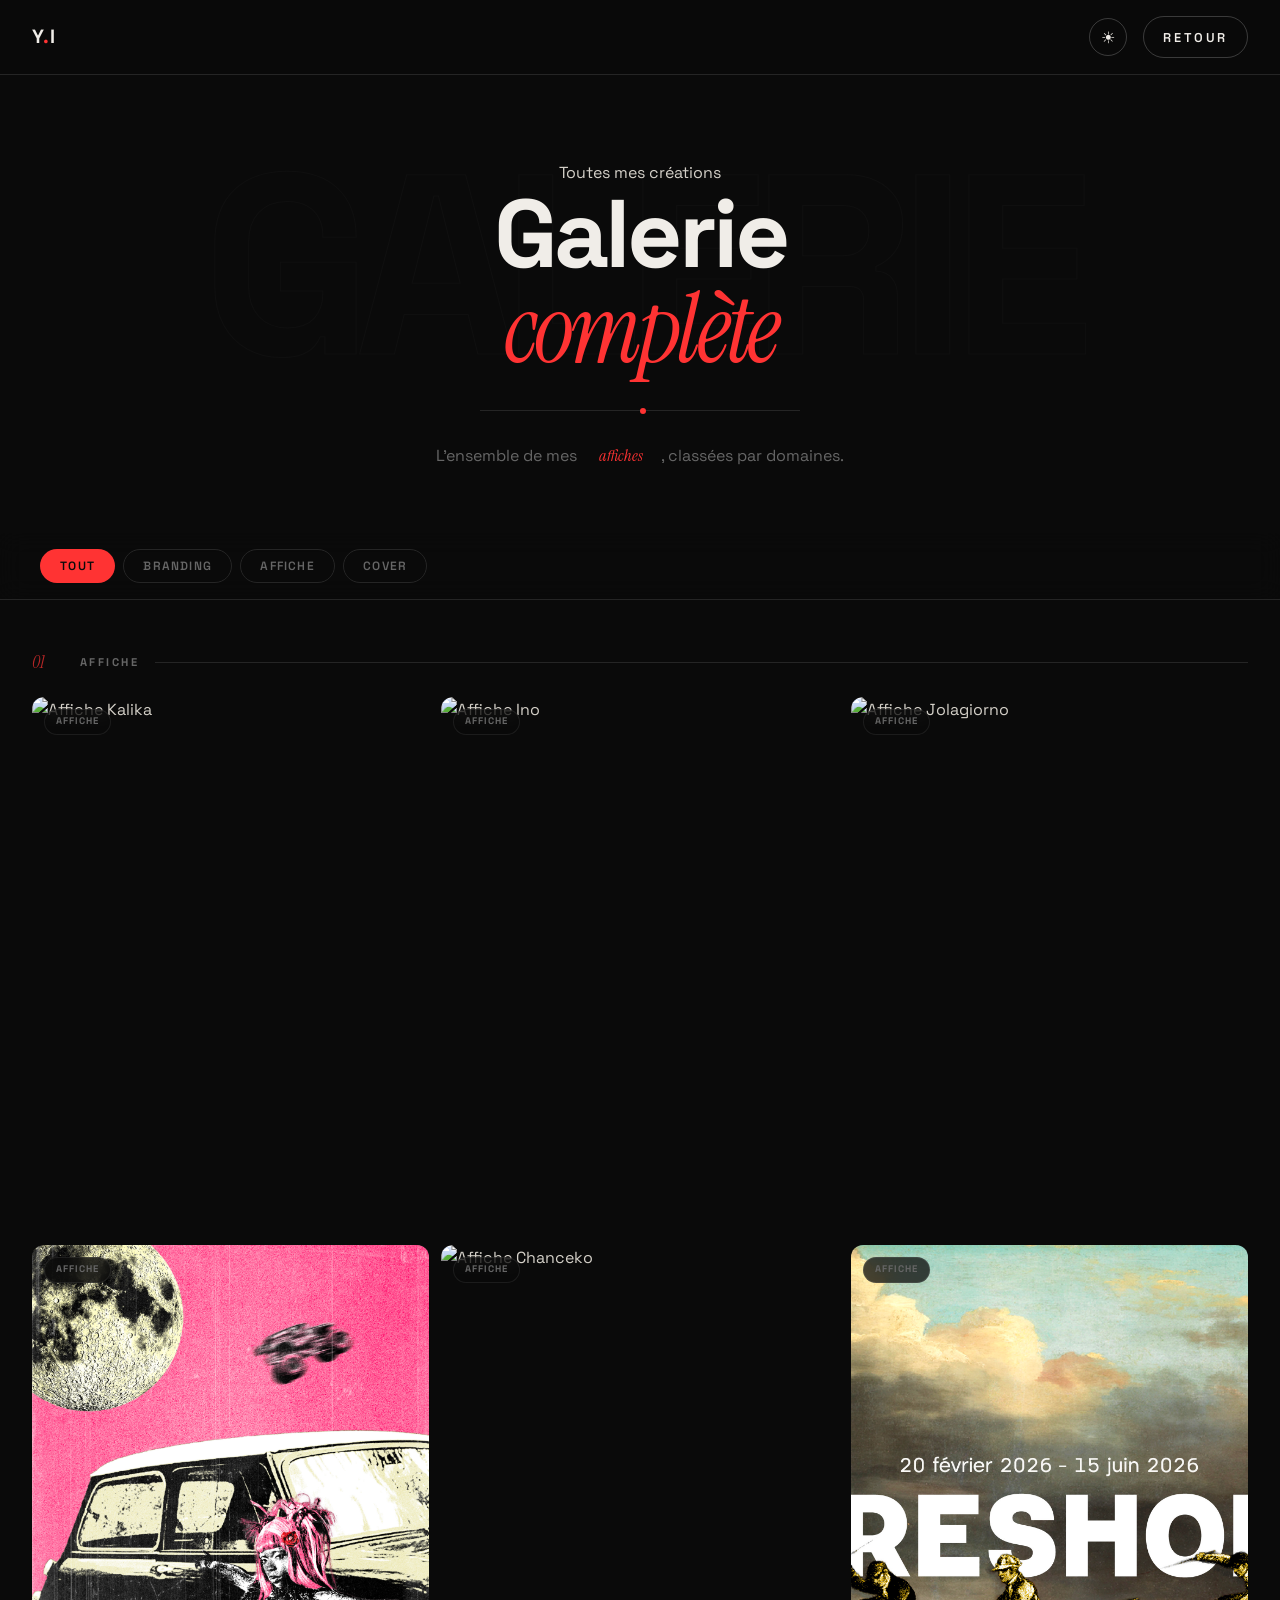
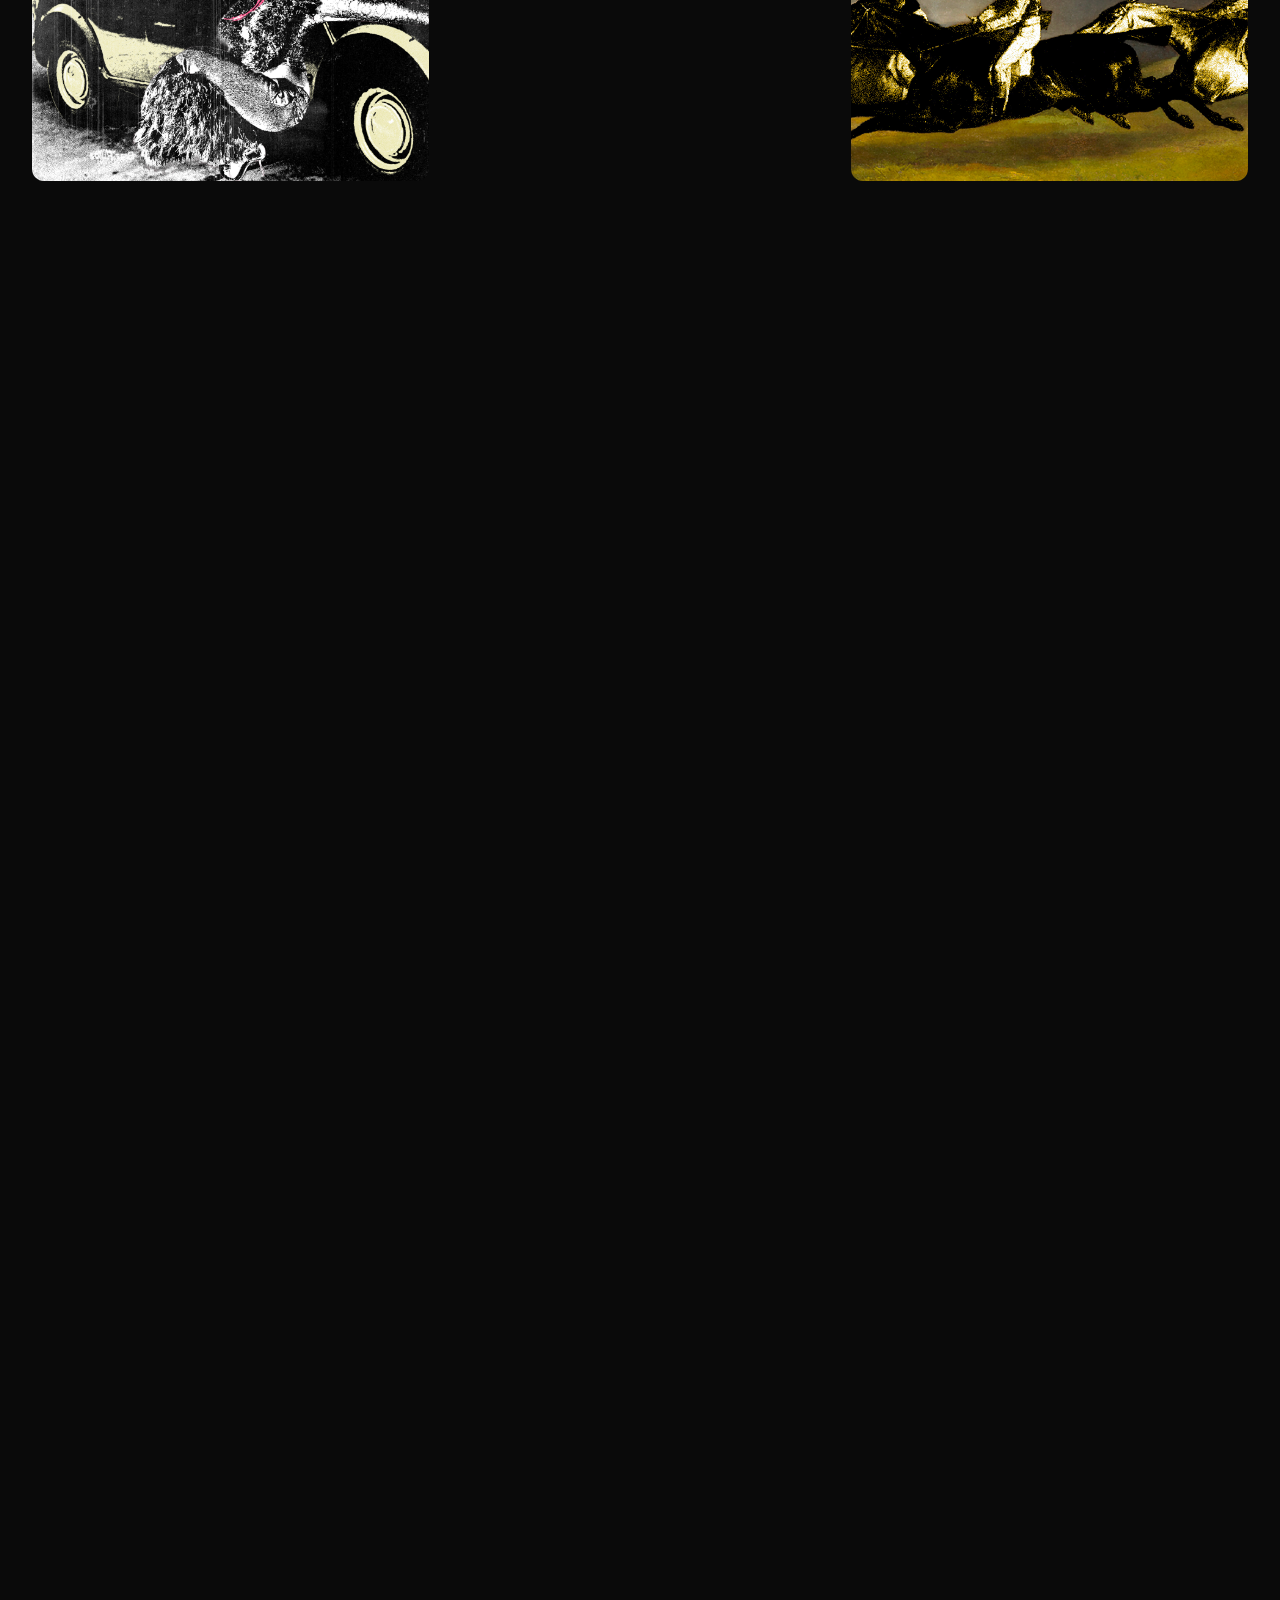
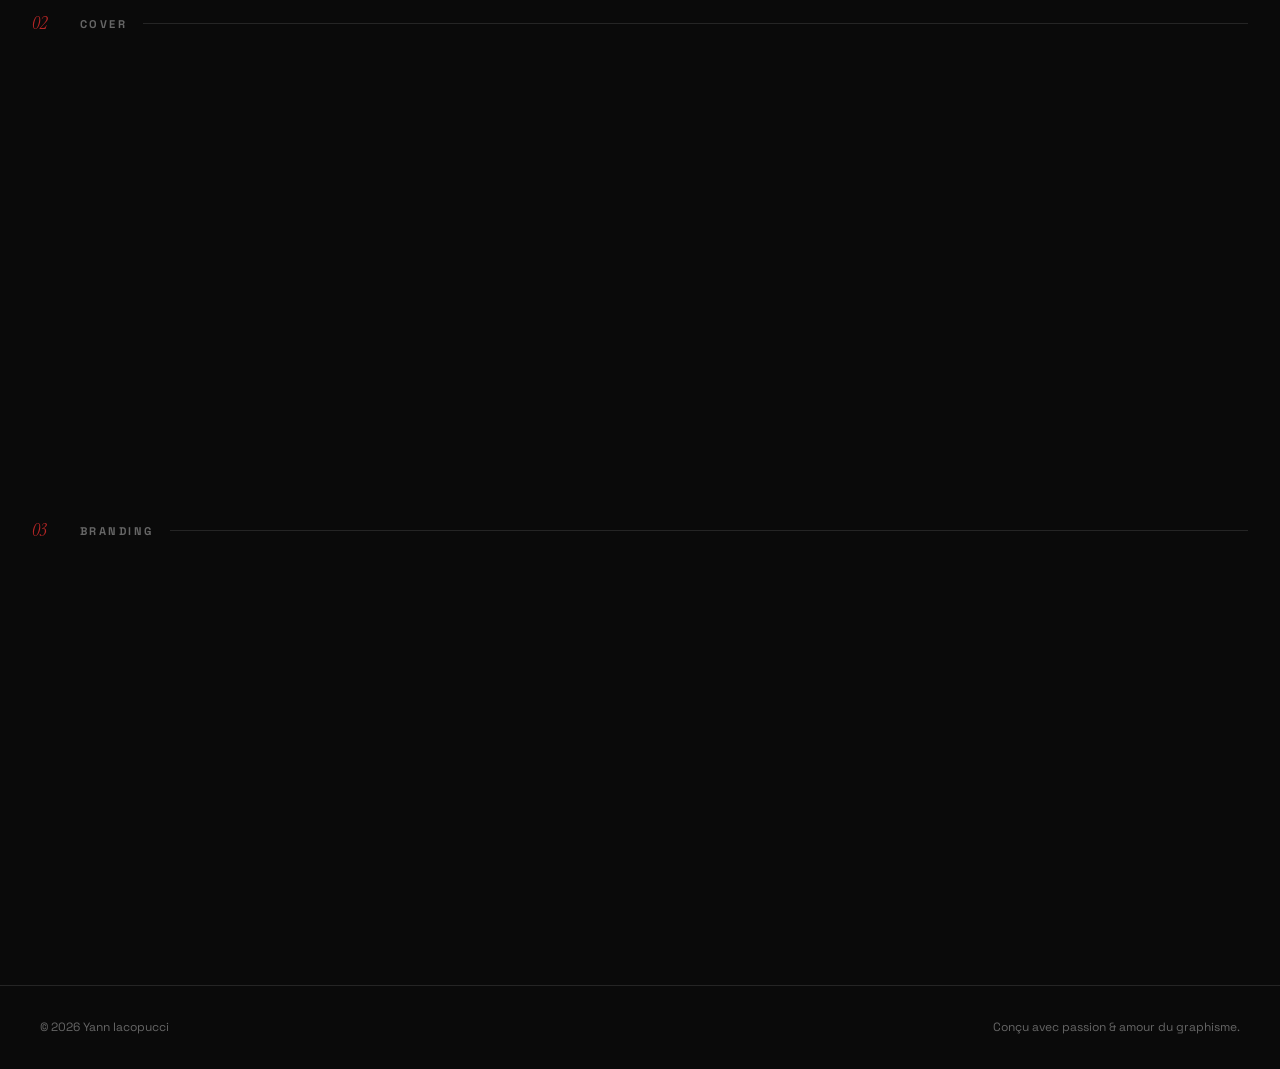
==== galerie.html @ e8102b02 "Actualisation du portfolio avec les derniers changements" ====
<!DOCTYPE html>
<html lang="fr">

<head>
  <meta charset="UTF-8">
  <meta name="viewport" content="width=device-width, initial-scale=1.0">
  <meta name="description" content="Travaux de Yann Iacopucci — Galerie de projets en graphisme, branding et affiche.">
  <title>Galerie de créations</title>

  <link rel="preconnect" href="https://fonts.googleapis.com">
  <link rel="preconnect" href="https://fonts.gstatic.com" crossorigin>
  <link
    href="https://fonts.googleapis.com/css2?family=Instrument+Serif:ital@0;1&family=Space+Grotesk:wght@400;500;600;700&family=Playfair+Display:ital,wght@1,700&family=Unbounded:wght@700&family=Syne:wght@700;800&family=Bebas+Neue&display=swap"
    rel="stylesheet">

  <link rel="stylesheet" href="style.css">
</head>

<body>

  <!-- ================================================================
       HEADER
       ================================================================ -->
  <header class="site-header site-header--page">
    <a href="index.html" class="header__logo">Y<span class="header__logo-accent">.</span>I</a>
    <div class="header__actions">
      <button class="theme-toggle" id="theme-toggle" aria-label="Changer le thème">
        <span class="theme-toggle__icon" id="theme-toggle-icon">☀</span>
      </button>
      <a href="index.html" class="menu-btn">
        <span class="menu-btn__text">Retour</span>
      </a>
    </div>
  </header>


  <!-- ================================================================
       PAGE HERO
       ================================================================ -->
  <section class="page-hero">
    <div class="page-hero__bg-text" aria-hidden="true">GALERIE</div>

    <div class="page-hero__content">
      <p class="hero__tag anim-reveal">Toutes mes créations</p>
      <h1 class="page-hero__title">
        <span class="page-hero__line anim-reveal">Galerie</span>
        <span class="page-hero__line page-hero__line--serif anim-reveal">complète</span>
      </h1>

      <!-- Ligne Animée -->
      <div class="page-hero__line-anim anim-reveal">
        <span class="page-hero__dot"></span>
      </div>

      <!-- Mot qui change -->
      <p class="page-hero__subtitle anim-reveal">
        L'ensemble de mes <span class="page-hero__rotate-wrap"><span class="page-hero__rotate-word"
            id="rotate-word">affiches</span></span>, classées par domaines.
      </p>
    </div>
  </section>


  <!-- ================================================================
       FILTRES
       ================================================================ -->
  <div class="gallery-filters">
    <div class="gallery-filters__inner" id="gallery-filters-inner">
      <div class="filter-pill" id="filter-pill"></div>
      <button class="filter-btn active" data-filter="all">Tout</button>
      <button class="filter-btn" data-filter="branding">Branding</button>
      <button class="filter-btn" data-filter="affiche">Affiche</button>
      <button class="filter-btn" data-filter="cover">Cover</button>
    </div>
  </div>


  <!-- ================================================================
       GALERIE
       ================================================================ -->
  <section class="gallery">
    <div class="gallery__grid" id="gallery-grid">


      <!-- ── AFFICHE ── -->
      <div class="gallery__section-label" data-section="affiche">
        <span class="gallery__section-num">01</span>
        <h2>Affiche</h2>
      </div>

      <!-- Nouvelles créations -->
      <article class="gallery__item gallery__item--half" data-category="affiche" data-title="Kalika"
        data-sub="Affiche pour l'artiste Kalika, inspirée du thème médieval/fantasy."
        data-img="assets/img/kalika.jpg"
        data-desc="[Texte à remplacer] Ce projet explore un univers très coloré et nocturne. Voici quelques étapes de sa création en dessous.">
        <div class="gallery__item-img">
          <img src="assets/img/kalika.jpg" alt="Affiche Kalika" loading="lazy">
          <span class="gallery__item-badge">Affiche</span>
          <div class="gallery__item-overlay">
            <span class="gallery__item-cat">Affiche</span>
            <h3 class="gallery__item-title">Kalika</h3>
            <p class="gallery__item-sub">Affiche pour l'artiste Kalika, inspirée du thème médieval/fantasy.</p>
            <div class="gallery__item-footer">
              <span class="gallery__item-year">2026</span>
              <span class="gallery__item-arrow">→</span>
            </div>
          </div>
        </div>
      </article>

      <article class="gallery__item gallery__item--half" data-category="affiche" data-title="Ino Casablanca"
        data-sub="Affiche pour l'artiste Ino Casablanca, inspirée du manga JoJo's Bizarre Adventure." data-img="assets/img/ino.jpg"
        data-desc="[Texte à remplacer] L'idée ici était de retranscrire la sensation de vitesse et l'adrénaline avec des tons très prononcés.">
        <div class="gallery__item-img">
          <img src="assets/img/ino.jpg" alt="Affiche Ino" loading="lazy">
          <span class="gallery__item-badge">Affiche</span>
          <div class="gallery__item-overlay">
            <span class="gallery__item-cat">Affiche</span>
            <h3 class="gallery__item-title">Ino Casablanca</h3>
            <p class="gallery__item-sub">Affiche pour l'artiste Ino Casablanca, inspirée du manga JoJo's Bizarre
              Adventure.</p>
            <div class="gallery__item-footer">
              <span class="gallery__item-year">2026</span>
              <span class="gallery__item-arrow">→</span>
            </div>
          </div>
        </div>
      </article>

      <article class="gallery__item gallery__item--half" data-category="affiche" data-title="Jolagreen23"
        data-sub="Affiche pour l'artiste Jolagreen23, inspirée du Japon." data-img="assets/img/jolagiorno.jpg"
        data-desc="[Texte à remplacer] Un samouraï revisité dans un style très moderne : costumes colorés et ambiance urbaine japonaise.">
        <div class="gallery__item-img">
          <img src="assets/img/jolagiorno.jpg" alt="Affiche Jolagiorno" loading="lazy">
          <span class="gallery__item-badge">Affiche</span>
          <div class="gallery__item-overlay">
            <span class="gallery__item-cat">Affiche</span>
            <h3 class="gallery__item-title">Jolagreen23</h3>
            <p class="gallery__item-sub">Affiche pour l'artiste Jolagreen23, inspirée du Japon.</p>
            <div class="gallery__item-footer">
              <span class="gallery__item-year">2026</span>
              <span class="gallery__item-arrow">→</span>
            </div>
          </div>
        </div>
      </article>

      <article class="gallery__item gallery__item--half" data-category="affiche" data-title="Theodora"
        data-sub="Fantaisie médiévale onirique"
        data-img="assets/img/theodorajojo.jpg"
        data-desc="[Texte à remplacer] Un univers fantasy avec des châteaux et un immense dragon féroce, dans des tons dramatiques.">
        <div class="gallery__item-img">
          <img src="assets/img/theodorajojo.jpg" alt="Affiche Theodora" loading="lazy">
          <span class="gallery__item-badge">Affiche</span>
          <div class="gallery__item-overlay">
            <span class="gallery__item-cat">Affiche</span>
            <h3 class="gallery__item-title">Theodora</h3>
            <p class="gallery__item-sub">Fantaisie médiévale onirique</p>
            <div class="gallery__item-footer">
              <span class="gallery__item-year">2026</span>
              <span class="gallery__item-arrow">→</span>
            </div>
          </div>
        </div>
      </article>

      <article class="gallery__item gallery__item--half" data-category="affiche" data-title="Chanceko"
        data-sub="Réinterprétation pop de l'univers western" data-img="assets/img/chancekoaffiche.jpg"
        data-desc="[Texte à remplacer] Une vision psychédélique et pop du western traditionnel nord-américain.">
        <div class="gallery__item-img">
          <img src="assets/img/chancekoaffiche.jpg" alt="Affiche Chanceko" loading="lazy">
          <span class="gallery__item-badge">Affiche</span>
          <div class="gallery__item-overlay">
            <span class="gallery__item-cat">Affiche</span>
            <h3 class="gallery__item-title">Chanceko</h3>
            <p class="gallery__item-sub">Réinterprétation pop de l'univers western</p>
            <div class="gallery__item-footer">
              <span class="gallery__item-year">2026</span>
              <span class="gallery__item-arrow">→</span>
            </div>
          </div>
        </div>
      </article>

      <article class="gallery__item gallery__item--half" data-category="affiche" data-title="Threshold I"
        data-sub="Premier volet d'une série explorant les frontières entre le réel et l'imaginaire."
        data-img="assets/img/threshold1.jpg" data-desc="[Texte à remplacer]">
        <div class="gallery__item-img">
          <img src="assets/img/threshold1.jpg" alt="Affiche Threshold I" loading="lazy">
          <span class="gallery__item-badge">Affiche</span>
          <div class="gallery__item-overlay">
            <span class="gallery__item-cat">Affiche</span>
            <h3 class="gallery__item-title">Threshold I</h3>
            <p class="gallery__item-sub">Frontières entre réel et imaginaire</p>
            <div class="gallery__item-footer">
              <span class="gallery__item-year">2026</span>
              <span class="gallery__item-arrow">→</span>
            </div>
          </div>
        </div>
      </article>

      <article class="gallery__item" data-category="affiche" data-title="Threshold II"
        data-sub="Deuxième volet de la série Threshold — plongée dans les limbes visuelles."
        data-img="assets/img/threshold2.jpg" data-desc="[Texte à remplacer]">
        <div class="gallery__item-img">
          <img src="assets/img/threshold2.jpg" alt="Affiche Threshold II" loading="lazy">
          <span class="gallery__item-badge">Affiche</span>
          <div class="gallery__item-overlay">
            <span class="gallery__item-cat">Affiche</span>
            <h3 class="gallery__item-title">Threshold II</h3>
            <p class="gallery__item-sub">Plongée dans les limbes visuelles</p>
            <div class="gallery__item-footer">
              <span class="gallery__item-year">2026</span>
              <span class="gallery__item-arrow">→</span>
            </div>
          </div>
        </div>
      </article>

      <article class="gallery__item" data-category="affiche" data-title="Threshold III"
        data-sub="Troisième et dernier volet de la série Threshold." data-img="assets/img/threshold3.jpg"
        data-desc="[Texte à remplacer]">
        <div class="gallery__item-img">
          <img src="assets/img/threshold3.jpg" alt="Affiche Threshold III" loading="lazy">
          <span class="gallery__item-badge">Affiche</span>
          <div class="gallery__item-overlay">
            <span class="gallery__item-cat">Affiche</span>
            <h3 class="gallery__item-title">Threshold III</h3>
            <p class="gallery__item-sub">Conclusion de la série Threshold</p>
            <div class="gallery__item-footer">
              <span class="gallery__item-year">2026</span>
              <span class="gallery__item-arrow">→</span>
            </div>
          </div>
        </div>
      </article>

      <article class="gallery__item" data-category="affiche" data-title="Theodora II"
        data-sub="Suite de l'univers fantasy de Theodora — nouvel épisode visuel." data-img="assets/img/Theodora2.jpg"
        data-desc="[Texte à remplacer]">
        <div class="gallery__item-img">
          <img src="assets/img/Theodora2.jpg" alt="Affiche Theodora II" loading="lazy">
          <span class="gallery__item-badge">Affiche</span>
          <div class="gallery__item-overlay">
            <span class="gallery__item-cat">Affiche</span>
            <h3 class="gallery__item-title">Theodora II</h3>
            <p class="gallery__item-sub">Suite de l'univers fantasy onirique</p>
            <div class="gallery__item-footer">
              <span class="gallery__item-year">2026</span>
              <span class="gallery__item-arrow">→</span>
            </div>
          </div>
        </div>
      </article>

      <article class="gallery__item" data-category="affiche" data-title="La Fev"
        data-sub="Affiche vibrante et expressive." data-img="assets/img/lafev.jpg" data-desc="[Texte à remplacer]">
        <div class="gallery__item-img">
          <img src="assets/img/lafev.jpg" alt="Affiche La Fev" loading="lazy">
          <span class="gallery__item-badge">Affiche</span>
          <div class="gallery__item-overlay">
            <span class="gallery__item-cat">Affiche</span>
            <h3 class="gallery__item-title">La Fev</h3>
            <p class="gallery__item-sub">Visuel vibrant et expressif</p>
            <div class="gallery__item-footer">
              <span class="gallery__item-year">2026</span>
              <span class="gallery__item-arrow">→</span>
            </div>
          </div>
        </div>
      </article>

      <article class="gallery__item gallery__item--half" data-category="affiche" data-title="Keep It Cool"
        data-sub="Composition graphique aux couleurs fraîches et intenses." data-img="assets/img/Keepitcool.jpg"
        data-desc="[Texte à remplacer]">
        <div class="gallery__item-img">
          <img src="assets/img/Keepitcool.jpg" alt="Affiche Keep It Cool" loading="lazy">
          <span class="gallery__item-badge">Affiche</span>
          <div class="gallery__item-overlay">
            <span class="gallery__item-cat">Affiche</span>
            <h3 class="gallery__item-title">Keep It Cool</h3>
            <p class="gallery__item-sub">Fraîcheur et intensité chromatique</p>
            <div class="gallery__item-footer">
              <span class="gallery__item-year">2026</span>
              <span class="gallery__item-arrow">→</span>
            </div>
          </div>
        </div>
      </article>

      <article class="gallery__item gallery__item--half" data-category="affiche" data-title="Jolavert"
        data-sub="Variation verte de l'univers Jolagiorno." data-img="assets/img/Jolavert.jpg"
        data-desc="[Texte à remplacer]">
        <div class="gallery__item-img">
          <img src="assets/img/Jolavert.jpg" alt="Affiche Jolavert" loading="lazy">
          <span class="gallery__item-badge">Affiche</span>
          <div class="gallery__item-overlay">
            <span class="gallery__item-cat">Affiche</span>
            <h3 class="gallery__item-title">Jolavert</h3>
            <p class="gallery__item-sub">Variation verte de l'univers Jola</p>
            <div class="gallery__item-footer">
              <span class="gallery__item-year">2026</span>
              <span class="gallery__item-arrow">→</span>
            </div>
          </div>
        </div>
      </article>

      <article class="gallery__item gallery__item--half" data-category="affiche" data-title="Wildlife"
        data-sub="Exploration visuelle du monde animal et sauvage." data-img="assets/img/Wildlife.jpg"
        data-desc="[Texte à remplacer]">
        <div class="gallery__item-img">
          <img src="assets/img/Wildlife.jpg" alt="Affiche Wildlife" loading="lazy">
          <span class="gallery__item-badge">Affiche</span>
          <div class="gallery__item-overlay">
            <span class="gallery__item-cat">Affiche</span>
            <h3 class="gallery__item-title">Wildlife</h3>
            <p class="gallery__item-sub">Monde animal et sauvage</p>
            <div class="gallery__item-footer">
              <span class="gallery__item-year">2026</span>
              <span class="gallery__item-arrow">→</span>
            </div>
          </div>
        </div>
      </article>

      <article class="gallery__item" data-category="affiche" data-title="Swipe n' Wipe"
        data-sub="Affiche humoristique inspirée de Shrek et des applis de rencontre." data-img="assets/img/shrek.jpg"
        data-desc="[Texte à remplacer]">
        <div class="gallery__item-img">
          <img src="assets/img/shrek.jpg" alt="Affiche Shrek" loading="lazy">
          <span class="gallery__item-badge">Affiche</span>
          <div class="gallery__item-overlay">
            <span class="gallery__item-cat">Affiche</span>
            <h3 class="gallery__item-title">Swipe n' Wipe</h3>
            <p class="gallery__item-sub">Affiche humoristique inspirée de Shrek et des applis de rencontre.</p>
            <div class="gallery__item-footer">
              <span class="gallery__item-year">2026</span>
              <span class="gallery__item-arrow">→</span>
            </div>
          </div>
        </div>
      </article>

      <article class="gallery__item" data-category="affiche" data-title="NR" data-sub="Création d'une cover de magasine fictif, appelé 'NR' (Nouveaux Regards)."
        data-img="assets/img/nr.jpg" data-desc="[Texte à remplacer]">
        <div class="gallery__item-img">
          <img src="assets/img/nr.jpg" alt="Affiche NR" loading="lazy">
          <span class="gallery__item-badge">Affiche</span>
          <div class="gallery__item-overlay">
            <span class="gallery__item-cat">Affiche</span>
            <h3 class="gallery__item-title">NR</h3>
            <p class="gallery__item-sub">Création d'une cover de magasine fictif, appelé "NR" (Nouveaux Regards).</p>
            <div class="gallery__item-footer">
              <span class="gallery__item-year">2026</span>
              <span class="gallery__item-arrow">→</span>
            </div>
          </div>
        </div>
      </article>

      <article class="gallery__item" data-category="affiche" data-title="Kawa"
        data-sub="Affiche de l'artiste 'Kawa!' inspiré d'une ambiance sombre et intense, avec des nuances d'orange." data-img="assets/img/kawa1.jpg"
        data-desc="[Texte à remplacer]">
        <div class="gallery__item-img">
          <img src="assets/img/kawa1.jpg" alt="Affiche Kawa" loading="lazy">
          <span class="gallery__item-badge">Affiche</span>
          <div class="gallery__item-overlay">
            <span class="gallery__item-cat">Affiche</span>
            <h3 class="gallery__item-title">Kawa</h3>
            <p class="gallery__item-sub">Affiche de l'artiste "Kawa!" inspiré d'une ambiance sombre et intense, avec des
              nuances d'orange. </p>
            <div class="gallery__item-footer">
              <span class="gallery__item-year">2026</span>
              <span class="gallery__item-arrow">→</span>
            </div>
          </div>
        </div>
      </article>

      <article class="gallery__item" data-category="affiche" data-title="Marty's Wings"
        data-sub="Affiche inspirée de Marty supreme, qui represente des anges qui doivent gagner leurs ailes, grâce à une victoire d'une partie de ping pong." data-img="assets/img/marty4.jpg"
        data-desc="[Texte à remplacer]">
        <div class="gallery__item-img">
          <img src="assets/img/marty4.jpg" alt="Affiche Marty" loading="lazy">
          <span class="gallery__item-badge">Affiche</span>
          <div class="gallery__item-overlay">
            <span class="gallery__item-cat">Affiche</span>
            <h3 class="gallery__item-title">Marty's Wings</h3>
            <p class="gallery__item-sub">Affiche inspirée de Marty supreme, qui represente des anges qui doivent gagner
              leurs ailes, grâce à une victoire d'une parti e de ping pong.</p>
            <div class="gallery__item-footer">
              <span class="gallery__item-year">2026</span>
              <span class="gallery__item-arrow">→</span>
            </div>
          </div>
        </div>
      </article>


      <!-- ── COVER ── -->
      <div class="gallery__section-label" data-section="cover">
        <span class="gallery__section-num">02</span>
        <h2>Cover</h2>
      </div>

      <article class="gallery__item" data-category="cover" data-title="Bitume Fleuri"
        data-sub="Adaptation de l'album 'Bitume Caviar' de ISHA et Limsa d'Aulnay à ma façon, avec pleins de fleurs, inspiré de Tyler The Creator."
        data-img="assets/img/bitume caviar.jpg" data-desc="[Texte à remplacer]">
        <div class="gallery__item-img gallery__item-img--square">
          <img src="assets/img/bitume caviar.jpg" alt="Cover Bitume Caviar" loading="lazy">
          <span class="gallery__item-badge">Cover</span>
          <div class="gallery__item-overlay">
            <span class="gallery__item-cat">Cover</span>
            <h3 class="gallery__item-title">Bitume Fleuri</h3>
            <p class="gallery__item-sub">Adaptation de l'album "Bitume Caviar" de ISHA et Limsa d'Aulnay à ma façon,
              avec pleins de fleurs, inspiré de Tyler The Creator.</p>
            <div class="gallery__item-footer">
              <span class="gallery__item-year">2026</span>
              <span class="gallery__item-arrow">→</span>
            </div>
          </div>
        </div>
      </article>

      <article class="gallery__item" data-category="cover" data-title="Shawtie & Demi"
        data-sub="Projet Pro. Tracklist de l'album 'Shawtie & Demi' de l'artiste Kenzi." data-img="assets/img/kenzi1.jpg"
        data-desc="[Texte à remplacer]">
        <div class="gallery__item-img gallery__item-img--square">
          <img src="assets/img/kenzi1.jpg" alt="Cover Kenzi" loading="lazy">
          <span class="gallery__item-badge">Cover</span>
          <div class="gallery__item-overlay">
            <span class="gallery__item-cat">Cover</span>
            <h3 class="gallery__item-title">Shawtie & Demi</h3>
            <p class="gallery__item-sub">Projet Pro. Tracklist de l'album "Shawtie & Demi" de l'artiste Kenzi.</p>
            <div class="gallery__item-footer">
              <span class="gallery__item-year">2026</span>
              <span class="gallery__item-arrow">→</span>
            </div>
          </div>
        </div>
      </article>


      <!-- ── BRANDING ── -->
      <div class="gallery__section-label" data-section="branding">
        <span class="gallery__section-num">03</span>
        <h2>Branding</h2>
      </div>

      <article class="gallery__item gallery__item--half" data-category="branding" data-title="Mojo"
        data-sub="Charte graphique complète pour le projet Mojo." data-img="assets/img/mojoscreen.png"
        data-desc="[Texte à remplacer] Identité visuelle, logotype, palette chromatique et déclinaisons pour le projet Mojo."
        data-gallery='["assets/img/mojo1.png","assets/img/mojo2.png","assets/img/mojo3.png","assets/img/mojo4.png"]'>
        <div class="gallery__item-img gallery__item-img--landscape">
          <img src="assets/img/mojoscreen.png" alt="Mojo — Charte graphique" loading="lazy">
          <span class="gallery__item-badge">Branding</span>
          <div class="gallery__item-overlay">
            <span class="gallery__item-cat">Branding</span>
            <h3 class="gallery__item-title">Mojo</h3>
            <p class="gallery__item-sub">Charte graphique complète</p>
            <div class="gallery__item-footer">
              <span class="gallery__item-year">2026</span>
              <span class="gallery__item-arrow">→</span>
            </div>
          </div>
        </div>
      </article>

    </div><!-- /.gallery__grid -->

    <p class="gallery__count anim-reveal">
      <span id="count-number">20</span> projets affichés
    </p>
  </section>


  <!-- ================================================================
       LIGHTBOX — Immersive fullscreen
       ================================================================ -->
  <div class="lightbox2" id="lightbox" role="dialog" aria-modal="true" aria-label="Aperçu du projet">
    <div class="lightbox2__backdrop" id="lb-backdrop"></div>

    <!-- Close -->
    <button class="lightbox2__close" id="lb-close" aria-label="Fermer">
      <svg width="20" height="20" viewBox="0 0 20 20" fill="none">
        <path d="M2 2l16 16M18 2L2 18" stroke="currentColor" stroke-width="1.5" />
      </svg>
    </button>

    <!-- Counter -->
    <span class="lightbox2__counter" id="lb-counter">1 / 20</span>

    <!-- Main stage -->
    <div class="lightbox2__stage" id="lb-stage">
      <img src="" alt="" id="lb-img" class="lightbox2__img">
    </div>

    <!-- Info bar -->
    <div class="lightbox2__infobar" id="lb-infobar">
      <div class="lightbox2__info-text">
        <span class="lightbox2__cat" id="lb-cat"></span>
        <h2 class="lightbox2__title" id="lb-title"></h2>
        <p class="lightbox2__sub" id="lb-sub"></p>
      </div>
      <p class="lightbox2__desc" id="lb-desc"></p>

      <!-- Gallery for branding -->
      <div class="lightbox2__gallery" id="lb-gallery" style="display:none;">
        <h3 class="lightbox2__gallery-title">Visuels du projet</h3>
        <div class="lightbox2__gallery-grid" id="lb-gallery-grid"></div>
      </div>
    </div>

    <!-- Navigation arrows -->
    <button class="lightbox2__arrow lightbox2__arrow--prev" id="lb-prev" aria-label="Précédent">
      <svg width="24" height="24" viewBox="0 0 24 24" fill="none">
        <path d="M15 4l-8 8 8 8" stroke="currentColor" stroke-width="1.5" stroke-linecap="round"
          stroke-linejoin="round" />
      </svg>
    </button>
    <button class="lightbox2__arrow lightbox2__arrow--next" id="lb-next" aria-label="Suivant">
      <svg width="24" height="24" viewBox="0 0 24 24" fill="none">
        <path d="M9 4l8 8-8 8" stroke="currentColor" stroke-width="1.5" stroke-linecap="round"
          stroke-linejoin="round" />
      </svg>
    </button>

    <!-- Thumbnail strip -->
    <div class="lightbox2__thumbstrip" id="lb-thumbstrip"></div>
  </div>

  <!-- Zoom plein écran pour les images de galerie branding -->
  <div class="fullzoom" id="fullzoom">
    <button class="fullzoom__nav fullzoom__nav--prev" id="fullzoom-prev" aria-label="Précédent">←</button>
    <img src="" alt="" id="fullzoom-img">
    <button class="fullzoom__nav fullzoom__nav--next" id="fullzoom-next" aria-label="Suivant">→</button>
    <button class="fullzoom__close" id="fullzoom-close" aria-label="Fermer">✕</button>
  </div>


  <!-- ================================================================
       FOOTER
       ================================================================ -->
  <footer class="site-footer">
    <div class="footer__inner">
      <p>© 2026 Yann Iacopucci</p>
      <p>Conçu avec passion &amp; amour du graphisme.</p>
    </div>
  </footer>


  <!-- ================================================================
       SCRIPT
       ================================================================ -->
  <script src="script.js"></script>

</body>

</html>
---- style.css ----
/* ================================================================
   PORTFOLIO V2 — STYLE.CSS
   Concept : « Journal Visuel / Studio Créatif »
   Layouts asymétriques, scroll horizontal, menu overlay,
   curseur custom, typographie mixte serif/sans
   ================================================================ */

/* ================================================================
   0. VARIABLES & RESET
   ================================================================ */
:root {
  /* Couleurs */
  --c-bg: #0a0a0a;
  --c-bg-alt: #111111;
  --c-surface: #1a1a1a;
  --c-border: #252525;
  --c-text: #d4d0c8;
  --c-text-dim: #666;
  --c-white: #f0ede8;
  --c-accent: #FF3333;
  /* rouge pur éditorial */
  --c-accent-rgb: 255, 51, 51;

  /* Typo */
  --f-sans: 'Space Grotesk', system-ui, sans-serif;
  --f-serif: 'Instrument Serif', 'Georgia', serif;

  /* Espacements */
  --sp-xs: .5rem;
  --sp-sm: 1rem;
  --sp-md: 2rem;
  --sp-lg: 4rem;
  --sp-xl: 7rem;

  /* Animations */
  --ease: cubic-bezier(.16, 1, .3, 1);
  --ease-out: cubic-bezier(0, 0, .2, 1);
}

/* ===== LIGHT THEME ===== */
body.light {
  --c-bg: #f5f3ef;
  --c-bg-alt: #eae7e1;
  --c-surface: #ffffff;
  --c-border: #d6d2cb;
  --c-text: #3a3a3a;
  --c-text-dim: #888;
  --c-white: #1a1a1a;
  --c-accent: #002FA7;
  /* bleu klein pour le mode jour */
  --c-accent-rgb: 0, 47, 167;
}

*,
*::before,
*::after {
  margin: 0;
  padding: 0;
  box-sizing: border-box;
}

html {
  scroll-behavior: smooth;
  -webkit-font-smoothing: antialiased;
}

body {
  font-family: var(--f-sans);
  font-size: 1rem;
  line-height: 1.65;
  background: var(--c-bg);
  color: var(--c-text);
  overflow-x: hidden;
}

img {
  display: block;
  max-width: 100%;
  height: auto;
}

a {
  color: inherit;
  text-decoration: none;
}

ul {
  list-style: none;
}

button {
  font-family: inherit;
  border: none;
  background: none;
}





/* ================================================================
   2. LIGHTBOX
   ================================================================ */
.lightbox {
  position: fixed;
  inset: 0;
  z-index: 9999;
  background: rgba(4, 4, 4, .97);
  display: flex;
  align-items: center;
  justify-content: center;
  opacity: 0;
  visibility: hidden;
  transition: opacity .4s var(--ease), visibility .4s;
  backdrop-filter: blur(12px);
  padding: var(--sp-md);
}

.lightbox.is-open {
  opacity: 1;
  visibility: visible;
}

.lightbox__inner {
  position: relative;
  max-width: 1000px;
  width: 100%;
  max-height: 90vh;
  display: flex;
  flex-direction: column;
  gap: 1.4rem;
}

.lightbox__img-wrap {
  overflow: hidden;
  border-radius: 12px;
  flex: 1;
  min-height: 0;
}

.lightbox__img-wrap img {
  width: 100%;
  max-height: 65vh;
  object-fit: contain;
  border-radius: 12px;
  transform: scale(.94);
  transition: transform .5s var(--ease);
}

.lightbox.is-open .lightbox__img-wrap img {
  transform: scale(1);
}

.lightbox__meta {
  display: flex;
  align-items: flex-end;
  justify-content: space-between;
  gap: 1.5rem;
  flex-shrink: 0;
}

.lightbox__cat {
  font-size: .65rem;
  font-weight: 700;
  text-transform: uppercase;
  letter-spacing: .18em;
  color: var(--c-accent);
  margin-bottom: .3rem;
  display: flex;
  align-items: center;
  gap: .5rem;
}

.lightbox__cat::before {
  content: '';
  width: 14px;
  height: 1px;
  background: var(--c-accent);
}

.lightbox__title {
  font-family: var(--f-sans);
  font-size: clamp(1.4rem, 3vw, 2rem);
  font-weight: 700;
  color: #fff;
  letter-spacing: -.03em;
  line-height: 1;
}

.lightbox__sub {
  font-size: .85rem;
  color: rgba(255, 255, 255, .4);
  margin-top: .4rem;
  line-height: 1.5;
  max-width: 500px;
}

.lightbox__actions {
  display: flex;
  align-items: center;
  gap: .6rem;
  flex-shrink: 0;
}

.lightbox__nav-btn,
.lightbox__close {
  width: 46px;
  height: 46px;
  border-radius: 50%;
  border: 1px solid rgba(255, 255, 255, .5);
  background: rgba(255, 255, 255, .1);
  display: flex;
  align-items: center;
  justify-content: center;
  color: rgba(255, 255, 255, .9);
  font-size: 1.1rem;
  transition: all .25s var(--ease);
}

.lightbox__nav-btn:hover,
.lightbox__close:hover {
  border-color: var(--c-accent);
  color: var(--c-accent);
  background: rgba(var(--c-accent-rgb), .2);
  transform: scale(1.05);
}

.lightbox__scroll-content {
  overflow-y: auto;
  padding-right: 15px;
  display: grid;
  grid-template-columns: 1fr;
  gap: 2rem;
  max-height: 85vh;
  width: 100%;
}

@media (min-width: 900px) {
  .lightbox__scroll-content {
    grid-template-columns: 1.2fr 1fr;
    align-items: flex-start;
  }

  .lightbox__img-wrap {
    position: sticky;
    top: 0;
  }

  .lightbox__scroll-content .lightbox__img-wrap img {
    max-height: 80vh;
  }
}

.lightbox__scroll-content::-webkit-scrollbar {
  width: 6px;
}

.lightbox__scroll-content::-webkit-scrollbar-thumb {
  background: rgba(255, 255, 255, .2);
  border-radius: 10px;
}

.lightbox__desc {
  font-size: .95rem;
  color: rgba(255, 255, 255, .7);
  line-height: 1.6;
  margin-top: 1rem;
}

.lightbox__evolution {
  display: grid;
  grid-template-columns: 1fr 1fr;
  gap: 1rem;
  margin-top: 1rem;
}

.lightbox__evolution img {
  width: 100%;
  border-radius: 8px;
  object-fit: contain;
  background: var(--c-surface);
}

/* Landscape format for gallery items */
.gallery__item-img--landscape img {
  aspect-ratio: 16 / 9 !important;
  object-fit: cover;
}

/* Square format for cover items */
.gallery__item-img--square img {
  aspect-ratio: 1 / 1;
  object-fit: cover;
}

/* Lightbox gallery grid (branding projects) */
.lightbox__gallery-title {
  font-family: var(--f-sans);
  font-size: .7rem;
  font-weight: 700;
  text-transform: uppercase;
  letter-spacing: .2em;
  color: var(--c-accent);
  margin-bottom: .8rem;
}

.lightbox__gallery-grid {
  display: grid;
  grid-template-columns: 1fr 1fr;
  gap: .8rem;
}

.lightbox__gallery-grid img {
  width: 100%;
  border-radius: 8px;
  cursor: pointer;
  transition: transform .3s var(--ease), box-shadow .3s;
  background: var(--c-surface);
}

.lightbox__gallery-grid img:hover {
  transform: scale(1.03);
  box-shadow: 0 8px 30px rgba(0, 0, 0, .4);
}

/* Fullscreen zoom overlay */
.fullzoom {
  position: fixed;
  inset: 0;
  z-index: 99999;
  background: rgba(0, 0, 0, .95);
  display: flex;
  align-items: center;
  justify-content: center;
  opacity: 0;
  visibility: hidden;
  transition: opacity .3s, visibility .3s;
  cursor: zoom-out;
}

.fullzoom.is-open {
  opacity: 1;
  visibility: visible;
}

.fullzoom img {
  max-width: 92vw;
  max-height: 92vh;
  object-fit: contain;
  border-radius: 8px;
}

.fullzoom__close {
  position: absolute;
  top: 20px;
  right: 20px;
  width: 46px;
  height: 46px;
  border-radius: 50%;
  border: 1px solid rgba(255, 255, 255, .3);
  background: rgba(255, 255, 255, .1);
  display: flex;
  align-items: center;
  justify-content: center;
  color: #fff;
  font-size: 1.1rem;
  cursor: pointer;
  transition: all .25s;
}

.fullzoom__close:hover {
  border-color: var(--c-accent);
  color: var(--c-accent);
}

.fullzoom__nav {
  position: absolute;
  top: 50%;
  transform: translateY(-50%);
  width: 50px;
  height: 50px;
  border-radius: 50%;
  border: 1px solid rgba(255, 255, 255, .3);
  background: rgba(255, 255, 255, .1);
  display: flex;
  align-items: center;
  justify-content: center;
  color: #fff;
  font-size: 1.2rem;
  cursor: pointer;
  transition: all .25s;
  z-index: 100000;
}

.fullzoom__nav:hover {
  border-color: var(--c-accent);
  color: var(--c-accent);
  background: rgba(var(--c-accent-rgb), .2);
}

.fullzoom__nav--prev {
  left: 20px;
}

.fullzoom__nav--next {
  right: 20px;
}

.lightbox__actions--fixed {
  position: absolute;
  top: 40%;
  left: 0;
  width: 100%;
  justify-content: space-between;
  transform: translateY(-50%);
  pointer-events: none;
  z-index: 20;
}

.lightbox__actions--fixed .lightbox__nav-btn {
  pointer-events: auto;
  margin: 0 -60px;
}

.lightbox__inner>.lightbox__close {
  position: absolute;
  top: -50px;
  right: 0;
  z-index: 10;
}

@media (max-width: 1100px) {
  .lightbox__actions--fixed .lightbox__nav-btn {
    margin: 0 -15px;
  }
}

@media (max-width: 600px) {

  /* Le modal prend tout l'écran, pas de padding extérieur */
  .lightbox {
    padding: 0;
  }

  .lightbox__inner {
    max-width: 100%;
    max-height: 100vh;
    max-height: 100dvh;
    height: 100vh;
    height: 100dvh;
    border-radius: 0;
    gap: 0;
    display: flex;
    flex-direction: column;
  }

  /* Bouton fermer : fixé en haut à droite */
  .lightbox__inner>.lightbox__close {
    position: fixed;
    top: 12px;
    right: 12px;
    width: 38px;
    height: 38px;
    font-size: .9rem;
    background: rgba(0, 0, 0, 0.6);
    backdrop-filter: blur(8px);
    border: 1px solid rgba(255, 255, 255, .15);
    z-index: 9999;
  }

  /* Contenu principal : scrollable, prend tout l'espace */
  .lightbox__scroll-content {
    display: flex;
    flex-direction: column;
    gap: 1rem;
    padding: 1rem;
    padding-bottom: 70px;
    overflow-y: auto;
    flex: 1;
    min-height: 0;
  }

  /* Image principale : prend la largeur, hauteur limitée */
  .lightbox__scroll-content .lightbox__img-wrap {
    flex: none;
    border-radius: 10px;
    overflow: hidden;
  }

  .lightbox__scroll-content .lightbox__img-wrap img {
    width: 100%;
    max-height: 45vh;
    object-fit: contain;
    display: block;
    border-radius: 10px;
    background: var(--c-surface);
  }

  /* Info : texte lisible */
  .lightbox__scroll-content .lightbox__meta {
    flex-direction: column;
    align-items: flex-start;
    gap: 0;
  }

  .lightbox__scroll-content .lightbox__cat {
    font-size: .6rem;
    margin-bottom: .2rem;
  }

  .lightbox__scroll-content .lightbox__title {
    font-size: 1.3rem;
    line-height: 1.15;
  }

  .lightbox__scroll-content .lightbox__sub {
    font-size: .8rem;
    margin-top: .3rem;
  }

  .lightbox__scroll-content .lightbox__desc {
    font-size: .85rem;
    margin-top: .5rem;
    line-height: 1.5;
  }

  /* Images d'évolution : grille de 2, taille raisonnable */
  .lightbox__evolution {
    grid-template-columns: 1fr 1fr;
    gap: .6rem;
    margin-top: .5rem;
  }

  .lightbox__evolution img {
    width: 100%;
    max-height: none;
    border-radius: 6px;
  }

  /* Navigation : barre fixe en bas de l'écran */
  .lightbox__actions--fixed {
    position: fixed;
    bottom: 0;
    left: 0;
    top: auto;
    width: 100%;
    transform: none;
    justify-content: center;
    gap: 2rem;
    pointer-events: auto;
    padding: .75rem 0;
    background: rgba(4, 4, 4, 0.9);
    backdrop-filter: blur(10px);
    border-top: 1px solid rgba(255, 255, 255, .08);
    z-index: 9999;
  }

  .lightbox__actions--fixed .lightbox__nav-btn {
    pointer-events: auto;
    margin: 0;
    width: 44px;
    height: 44px;
    background: rgba(255, 255, 255, .08);
    border: 1px solid rgba(255, 255, 255, .2);
  }
}


/* ================================================================
   3. HEADER
   ================================================================ */
.site-header {
  position: fixed;
  top: 0;
  left: 0;
  width: 100%;
  z-index: 100;
  display: flex;
  align-items: center;
  justify-content: space-between;
  padding: var(--sp-sm) var(--sp-md);
  mix-blend-mode: difference;
}

/* Neutraliser mix-blend-mode en mode light */
body.light .site-header {
  mix-blend-mode: normal;
  background: rgba(245, 243, 239, .8);
  backdrop-filter: blur(12px);
  -webkit-backdrop-filter: blur(12px);
  border-bottom: 1px solid var(--c-border);
}

.header__logo {
  font-family: var(--f-sans);
  font-size: 1.2rem;
  font-weight: 700;
  letter-spacing: .05em;
  color: var(--c-white);
  transition: opacity .3s;
}

.header__logo-accent {
  color: var(--c-accent);
}

.header__logo:hover {
  opacity: .6;
}

body.light .header__logo {
  color: var(--c-white);
}

/* Actions header (toggle + menu) */
.header__actions {
  display: flex;
  align-items: center;
  gap: var(--sp-sm);
}

/* Theme toggle */
.theme-toggle {
  width: 38px;
  height: 38px;
  border-radius: 50%;
  border: 1px solid rgba(255, 255, 255, .2);
  display: flex;
  align-items: center;
  justify-content: center;
  font-size: 1rem;
  color: var(--c-white);
  transition: all .35s var(--ease);
}

.theme-toggle:hover {
  border-color: var(--c-accent);
  transform: rotate(20deg);
}

body.light .theme-toggle {
  border-color: var(--c-border);
  color: var(--c-white);
}

body.light .theme-toggle:hover {
  border-color: var(--c-accent);
}

body.light .menu-btn {
  border-color: var(--c-border);
  color: var(--c-white);
}

body.light .menu-btn:hover {
  border-color: var(--c-accent);
  color: var(--c-accent);
}

body.light .menu-btn.is-active {
  background: var(--c-accent);
  border-color: var(--c-accent);
  color: var(--c-surface);
}

.menu-btn {
  position: relative;
  color: var(--c-white);
  font-size: .8rem;
  font-weight: 600;
  text-transform: uppercase;
  letter-spacing: .2em;
  padding: .6rem 1.2rem;
  border: 1px solid rgba(255, 255, 255, .2);
  border-radius: 100px;
  transition: all .35s var(--ease);
}

.menu-btn:hover {
  border-color: var(--c-accent);
  color: var(--c-accent);
}

.menu-btn.is-active {
  border-color: var(--c-accent);
  color: var(--c-bg);
  background: var(--c-accent);
}


/* ================================================================
   4. MENU OVERLAY — Plein écran
   ================================================================ */
.menu-overlay {
  position: fixed;
  inset: 0;
  z-index: 90;
  background: var(--c-bg);
  display: flex;
  flex-direction: column;
  justify-content: center;
  padding: var(--sp-xl) var(--sp-lg);
  clip-path: circle(0% at calc(100% - 3rem) 2rem);
  transition: clip-path .7s var(--ease);
  pointer-events: none;
}

.menu-overlay.is-open {
  clip-path: circle(150% at calc(100% - 3rem) 2rem);
  pointer-events: all;
}

.menu-overlay__list {
  display: flex;
  flex-direction: column;
  gap: var(--sp-xs);
}

.menu-overlay__link {
  display: flex;
  align-items: baseline;
  gap: var(--sp-sm);
  padding: .8rem 0;
  border-bottom: 1px solid var(--c-border);
  transition: padding-left .4s var(--ease), color .3s;
}

.menu-overlay__link:hover {
  padding-left: var(--sp-md);
  color: var(--c-accent);
}

.menu-overlay__num {
  font-size: .75rem;
  font-weight: 600;
  letter-spacing: .1em;
  color: var(--c-text-dim);
  min-width: 2rem;
}

.menu-overlay__label {
  font-family: var(--f-serif);
  font-size: clamp(2.5rem, 7vw, 5rem);
  font-style: italic;
  line-height: 1.1;
}

.menu-overlay__footer {
  margin-top: var(--sp-lg);
  display: flex;
  justify-content: space-between;
  font-size: .8rem;
  color: var(--c-text-dim);
}

.menu-overlay__socials {
  display: flex;
  gap: var(--sp-sm);
}

.menu-overlay__footer a {
  transition: color .3s;
}

.menu-overlay__footer a:hover {
  color: var(--c-accent);
}


/* ================================================================
   5. HERO
   ================================================================ */
.hero {
  position: relative;
  min-height: 100vh;
  display: flex;
  flex-direction: column;
  justify-content: flex-end;
  padding: var(--sp-xl) var(--sp-md) 0;
  overflow: hidden;
}

/* ================================================================
   HERO AESTHETIC REFRESH
   ================================================================ */

/* Vertical Typography Index */
.hero__vertical-index {
  position: absolute;
  left: 20px;
  top: 50%;
  transform: translateY(-50%) rotate(180deg);
  writing-mode: vertical-rl;
  font-size: .65rem;
  font-weight: 600;
  text-transform: uppercase;
  letter-spacing: .2em;
  color: var(--c-text-dim);
  z-index: 10;
}

/* Rotating Badge (Restauré) */
.hero__badge {
  position: absolute;
  top: -8%;
  right: 2%;
  z-index: 10;
  animation: spin 15s linear infinite;
  transform-origin: center;
  pointer-events: none;
}

@keyframes spin {
  100% {
    transform: rotate(360deg);
  }
}

.hero__layout {
  display: grid;
  grid-template-columns: 1fr 1fr;
  gap: var(--sp-lg);
  align-items: center;
  padding-bottom: var(--sp-lg);
  position: relative;
  z-index: 5;
}

.hero__left {
  position: relative;
  z-index: 2;
}

.hero__title {
  margin-bottom: var(--sp-sm);
  margin-left: 5%;
  position: relative;
  z-index: 10;
  pointer-events: none;
  /* Permet de cliquer sur les affiches derrière le texte */
}

.hero__line {
  display: block;
  overflow: hidden;
}

.hero__line-inner {
  display: block;
  font-family: var(--f-sans);
  font-size: clamp(3.5rem, 10vw, 9rem);
  font-weight: 700;
  letter-spacing: -.04em;
  line-height: .95;
  color: var(--c-white);
}

.hero__line--serif .hero__line-inner {
  font-family: var(--f-serif);
  font-style: italic;
  font-weight: 400;
  color: var(--c-accent);
}

/* Minimalist Editorial Intro */
.hero__intro {
  margin-top: 2.5rem;
  margin-left: 5%;
  max-width: 380px;
  border-left: 1px solid var(--c-accent);
  padding-left: 1.2rem;
}

.hero__intro-text {
  font-family: var(--f-sans);
  font-size: .75rem;
  line-height: 1.8;
  color: var(--c-text-dim);
  text-transform: uppercase;
  letter-spacing: .15em;
  font-weight: 500;
}

.hero__intro-text i {
  font-family: var(--f-serif);
  text-transform: none;
  font-style: italic;
  font-size: 1.3em;
  color: var(--c-text);
}

/* Image Composition (Draggables) */
.hero__right {
  position: relative;
  width: 100%;
  height: 100%;
  min-height: 550px;
  display: flex;
  justify-content: center;
  align-items: center;
}

.hero__comp {
  position: relative;
  width: 100%;
  max-width: 500px;
  height: 550px;
}

.draggable {
  position: absolute;
  cursor: grab;
  /* Complex realistic shadows */
  box-shadow:
    0 1px 2px rgba(0, 0, 0, 0.2),
    0 8px 16px rgba(0, 0, 0, 0.2),
    0 24px 32px rgba(0, 0, 0, 0.3);
  border: 1px solid rgba(255, 255, 255, .08);
  transition: transform 0.4s cubic-bezier(0.175, 0.885, 0.32, 1.275), box-shadow 0.3s;
  border-radius: 4px;
  overflow: hidden;
  background: var(--c-surface);
}

.draggable:active {
  cursor: grabbing;
  transition: none !important;
  z-index: 100 !important;
  box-shadow:
    0 20px 40px rgba(0, 0, 0, 0.4),
    0 40px 60px rgba(0, 0, 0, 0.5);
  transform: scale(1.05);
  /* Slight lift effect */
}

.hero__comp-img img {
  width: 100%;
  height: 100%;
  object-fit: cover;
  pointer-events: none;
  /* Empeche le ghost dragging natif des images */
}

.hero__comp-img--portrait {
  width: 250px;
  height: 350px;
  top: 10%;
  left: 0;
  z-index: 2;
  transform: rotate(-4deg);
}

.hero__comp-img--landscape {
  width: 320px;
  height: 220px;
  bottom: 8%;
  right: 0;
  z-index: 1;
  transform: rotate(6deg);
}

.hero__comp-img--square {
  width: 220px;
  height: 220px;
  top: 25%;
  right: 15%;
  z-index: 3;
  transform: rotate(-2deg);
}


/* ================================================================
   6. MARQUEE — Bandeau défilant
   ================================================================ */
.marquee {
  border-top: 1px solid var(--c-border);
  border-bottom: 1px solid var(--c-border);
  padding: var(--sp-sm) 0;
  overflow: hidden;
  position: relative;
  z-index: 2;
}

.marquee__track {
  display: flex;
  gap: 0;
  animation: marqueeScroll 25s linear infinite;
  width: max-content;
}

.marquee__text {
  font-family: var(--f-serif);
  font-size: clamp(1.2rem, 2.5vw, 1.8rem);
  font-style: italic;
  color: var(--c-text-dim);
  white-space: nowrap;
  padding-right: 0;
}

@keyframes marqueeScroll {
  from {
    transform: translateX(0);
  }

  to {
    transform: translateX(-50%);
  }
}


/* ================================================================
   7. SECTION TITLE — Composant réutilisable
   ================================================================ */
.section-title {
  margin-bottom: var(--sp-md);
}

.section-title__line {
  display: block;
  font-family: var(--f-sans);
  font-size: clamp(2.5rem, 7vw, 5rem);
  font-weight: 700;
  letter-spacing: -.03em;
  line-height: 1;
  color: var(--c-white);
}

.section-title__line--serif {
  font-family: var(--f-serif);
  font-style: italic;
  font-weight: 400;
  color: var(--c-accent);
}


/* ================================================================
   8. À PROPOS
   ================================================================ */
.about {
  position: relative;
  padding: var(--sp-xl) var(--sp-md);
  overflow: hidden;
}

/* Autoportrait Brutaliste */
.about__portrait {
  position: absolute;
  top: -50px;
  left: 250px;
  transform: rotate(-3deg);
  /* Légèrement incliné */
  width: 170px;
  height: 220px;
  z-index: 10;
  opacity: 1;
  /* Pleine visibilité */
  filter: none;
  /* Pas d'effet noir et blanc par défaut */
  border: 1px solid rgba(255, 255, 255, 0.1);
  box-shadow: 0 10px 30px rgba(0, 0, 0, .15);
  /* Ombre pour qu'elle se détache un peu du fond */
  pointer-events: auto;
}

.about__portrait:hover {
  transform: translateX(-50%) rotate(0deg) scale(1.05);
  /* Redevient droite au survol */
  z-index: 100;
}

.about__portrait img {
  width: 100%;
  height: 100%;
  object-fit: cover;
  pointer-events: none;
}

/* Grand numéro de fond */
.about__big-number,
.works__big-number,
.contact__big-number {
  position: absolute;
  font-family: var(--f-serif);
  font-size: clamp(12rem, 25vw, 28rem);
  font-style: italic;
  line-height: 1;
  color: transparent;
  -webkit-text-stroke: 1px var(--c-border);
  opacity: .2;
  user-select: none;
  pointer-events: none;
}

.about__big-number {
  top: -2rem;
  right: -2rem;
}

.works__big-number {
  top: -2rem;
  left: -1rem;
}

.contact__big-number {
  top: -2rem;
  right: -1rem;
}

.about__layout {
  display: grid;
  grid-template-columns: 1fr 1fr;
  gap: var(--sp-xl);
  max-width: 1200px;
  margin: 0 auto;
  position: relative;
  z-index: 2;
}

.about__col--left {
  position: relative;
}

.about__col--right {
  padding-top: var(--sp-xl);
  /* Décalage vertical pour asymétrie */
}

.about__intro {
  font-size: 1.25rem;
  line-height: 1.55;
  color: var(--c-white);
  margin-bottom: var(--sp-md);
  font-weight: 500;
}

.about__body {
  color: var(--c-text-dim);
  line-height: 1.75;
  margin-bottom: var(--sp-md);
}

/* Label catégorie */
.about__label {
  font-size: .7rem;
  font-weight: 700;
  text-transform: uppercase;
  letter-spacing: .2em;
  color: var(--c-accent);
  margin-bottom: var(--sp-sm);
}

/* Tags éclatés */
.about__tags {
  display: flex;
  flex-wrap: wrap;
  gap: .5rem;
  margin-bottom: var(--sp-md);
}

.tag {
  display: inline-block;
  font-size: .8rem;
  font-weight: 500;
  padding: .45rem 1rem;
  border: 1px solid var(--c-border);
  border-radius: 100px;
  color: var(--c-text);
  /* Transition sur couleurs uniquement pour ne pas faire lagger le JS magnetique */
  transition: border-color .3s, color .3s, background .3s;
}

.tag--magnetic {
  cursor: pointer;
}

.tag:hover {
  border-color: var(--c-accent);
  color: var(--c-accent);
  background: rgba(var(--c-accent-rgb), .08);
}

/* CTA */
.about__cta {
  margin-top: var(--sp-md);
}


/* ================================================================
   8b. CV PREVIEW — Carte aperçu CV dans la section À propos
   ================================================================ */
.cv-preview {
  position: sticky;
  top: 6rem;
}

.cv-preview__frame {
  position: relative;
  border-radius: 12px;
  overflow: hidden;
  cursor: pointer;
  border: 1px solid var(--c-border);
  transition: border-color .4s var(--ease), box-shadow .4s var(--ease), transform .5s var(--ease);
  margin-bottom: var(--sp-md);
  background: var(--c-surface);
}

.cv-preview__frame:hover {
  border-color: var(--c-accent);
  box-shadow: 0 8px 40px rgba(var(--c-accent-rgb), .12), 0 0 0 1px rgba(var(--c-accent-rgb), .15);
  transform: translateY(-4px);
}

.cv-preview__img {
  width: 100%;
  display: block;
  transition: transform .6s var(--ease), filter .4s;
}

.cv-preview__frame:hover .cv-preview__img {
  transform: scale(1.03);
  filter: brightness(.7);
}

.cv-preview__overlay {
  position: absolute;
  inset: 0;
  display: flex;
  flex-direction: column;
  align-items: center;
  justify-content: center;
  gap: .5rem;
  opacity: 0;
  transition: opacity .35s var(--ease);
  background: rgba(0, 0, 0, .2);
  pointer-events: none;
}

.cv-preview__frame:hover .cv-preview__overlay {
  opacity: 1;
}

.cv-preview__zoom-icon {
  font-size: 2.2rem;
  color: #fff;
  width: 56px;
  height: 56px;
  display: flex;
  align-items: center;
  justify-content: center;
  border-radius: 50%;
  border: 2px solid rgba(255, 255, 255, .6);
  background: rgba(255, 255, 255, .1);
  backdrop-filter: blur(8px);
  transition: transform .3s var(--ease);
}

.cv-preview__frame:hover .cv-preview__zoom-icon {
  transform: scale(1.1);
}

.cv-preview__zoom-text {
  font-size: .75rem;
  font-weight: 600;
  letter-spacing: .15em;
  text-transform: uppercase;
  color: rgba(255, 255, 255, .9);
}

/* Bouton Télécharger */
.cv-download-btn {
  display: inline-flex;
  align-items: center;
  justify-content: center;
  gap: .8rem;
  width: 100%;
  font-size: .85rem;
  font-weight: 700;
  text-transform: uppercase;
  letter-spacing: .12em;
  color: var(--c-bg);
  background: var(--c-accent);
  padding: 1rem 2rem;
  border-radius: 100px;
  transition: all .4s var(--ease);
  text-align: center;
}

.cv-download-btn:hover {
  gap: 1.3rem;
  box-shadow: 0 0 40px rgba(var(--c-accent-rgb), .3);
  transform: translateY(-2px);
}

.cv-download-btn__icon {
  font-size: 1.1rem;
  transition: transform .3s var(--ease);
}

.cv-download-btn:hover .cv-download-btn__icon {
  transform: translateY(3px);
}


/* ================================================================
   8c. CV LIGHTBOX — Plein écran
   ================================================================ */
.cv-lightbox {
  position: fixed;
  inset: 0;
  z-index: 10000;
  display: flex;
  align-items: center;
  justify-content: center;
  opacity: 0;
  visibility: hidden;
  transition: opacity .4s var(--ease), visibility .4s;
  padding: var(--sp-md);
}

.cv-lightbox.is-open {
  opacity: 1;
  visibility: visible;
}

.cv-lightbox__backdrop {
  position: absolute;
  inset: 0;
  background: rgba(4, 4, 4, .95);
  backdrop-filter: blur(16px);
}

.cv-lightbox__inner {
  position: relative;
  z-index: 2;
  max-width: 650px;
  width: 100%;
  max-height: 92vh;
  display: flex;
  flex-direction: column;
  gap: 1.2rem;
  align-items: center;
}

.cv-lightbox__img-wrap {
  overflow: hidden;
  border-radius: 12px;
  flex: 1;
  min-height: 0;
  box-shadow: 0 20px 80px rgba(0, 0, 0, .5), 0 0 0 1px rgba(255, 255, 255, .06);
}

.cv-lightbox__img-wrap img {
  width: 100%;
  max-height: 78vh;
  object-fit: contain;
  border-radius: 12px;
  transform: scale(.92);
  transition: transform .5s var(--ease);
  display: block;
}

.cv-lightbox.is-open .cv-lightbox__img-wrap img {
  transform: scale(1);
}

.cv-lightbox__actions {
  display: flex;
  align-items: center;
  gap: 1rem;
}

.cv-lightbox__download-btn {
  display: inline-flex;
  align-items: center;
  gap: .6rem;
  font-size: .8rem;
  font-weight: 700;
  text-transform: uppercase;
  letter-spacing: .12em;
  color: var(--c-bg);
  background: var(--c-accent);
  padding: .8rem 2rem;
  border-radius: 100px;
  transition: all .4s var(--ease);
}

.cv-lightbox__download-btn:hover {
  gap: 1rem;
  box-shadow: 0 0 40px rgba(var(--c-accent-rgb), .3);
  transform: translateY(-2px);
}

.cv-lightbox__download-icon {
  font-size: 1rem;
  transition: transform .3s var(--ease);
}

.cv-lightbox__download-btn:hover .cv-lightbox__download-icon {
  transform: translateY(3px);
}

.cv-lightbox__close {
  width: 46px;
  height: 46px;
  border-radius: 50%;
  border: 1px solid rgba(255, 255, 255, .5);
  background: rgba(255, 255, 255, .1);
  display: flex;
  align-items: center;
  justify-content: center;
  color: rgba(255, 255, 255, .9);
  font-size: 1.1rem;
  transition: all .25s var(--ease);
  cursor: pointer;
}

.cv-lightbox__close:hover {
  border-color: var(--c-accent);
  color: var(--c-accent);
  background: rgba(var(--c-accent-rgb), .2);
  transform: scale(1.05);
}

.link-arrow {
  display: inline-flex;
  align-items: center;
  gap: .5rem;
  font-size: .85rem;
  font-weight: 600;
  text-transform: uppercase;
  letter-spacing: .1em;
  color: var(--c-white);
  padding-bottom: .3rem;
  border-bottom: 1px solid var(--c-border);
  transition: color .3s, gap .3s, border-color .3s;
}

.link-arrow:hover {
  color: var(--c-accent);
  gap: 1rem;
  border-color: var(--c-accent);
}

/* ── CTA PREMIUM BUTTON ── */
.link-arrow--btn {
  background: transparent;
  border: 1.5px solid var(--c-accent);
  color: var(--c-white);
  padding: 1.2rem 3.5rem;
  /* Plus large pour plus de présence */
  border-radius: 100px;
  font-size: .8rem;
  font-weight: 700;
  letter-spacing: .2em;
  transition: all .4s var(--ease);
  position: relative;
  overflow: hidden;
  z-index: 1;
  margin-top: 1rem;
}

.link-arrow--btn::before {
  content: '';
  position: absolute;
  inset: 0;
  background: var(--c-accent);
  transform: scaleX(0);
  transform-origin: right;
  transition: transform .45s var(--ease);
  z-index: -1;
}

.link-arrow--btn:hover {
  color: var(--c-bg);
  gap: 1.2rem;
  border-color: var(--c-accent);
}

.link-arrow--btn:hover::before {
  transform: scaleX(1);
  transform-origin: left;
}

.link-arrow__icon {
  transition: transform .3s var(--ease);
}

.link-arrow:hover .link-arrow__icon {
  transform: translateX(4px);
}


/* ================================================================
   9. TRAVAUX
   ================================================================ */
.works {
  position: relative;
  padding: var(--sp-xl) 0;
  overflow: hidden;
}

.works__cta {
  text-align: center;
  margin-top: 5rem;
  padding-bottom: 2rem;
}

.works__header {
  padding: 0 var(--sp-md);
  max-width: 1200px;
  margin: 0 auto var(--sp-lg);
}

.works__subtitle {
  font-size: .95rem;
  color: var(--c-text-dim);
  max-width: 500px;
}


/* ===== SCROLL HORIZONTAL ===== */
.hscroll {
  /* Container qui va devenir sticky pour le scroll piloté */
  padding: 0 var(--sp-md);
  overflow-x: auto;
  overflow-y: hidden;
  -webkit-overflow-scrolling: touch;
  scrollbar-width: none;
}

.hscroll::-webkit-scrollbar {
  display: none;
}

.hscroll__track {
  display: flex;
  gap: var(--sp-md);
  padding-right: var(--sp-md);
  width: max-content;
}

/* CARTE PROJET */
.hscroll__card {
  flex-shrink: 0;
  width: 280px;
  background: var(--c-surface);
  border: 1px solid var(--c-border);
  border-radius: 12px;
  overflow: hidden;
  cursor: pointer;
  transition: transform .5s var(--ease), border-color .4s;
}

@media (hover: hover) {
  .hscroll__card:hover {
    transform: translateY(-8px);
    border-color: var(--c-accent);
  }
}

/* Carte vedette = plus large */
.hscroll__card--featured {
  width: 380px;
}

.hscroll__card-img {
  position: relative;
  overflow: hidden;
}

.hscroll__card-img img {
  width: 100%;
  aspect-ratio: 2600 / 3508;
  object-fit: cover;
  transition: transform .7s var(--ease);
}

@media (hover: hover) {
  .hscroll__card:hover .hscroll__card-img img {
    transform: scale(1.06);
  }
}

.hscroll__badge {
  position: absolute;
  top: var(--sp-sm);
  left: var(--sp-sm);
  font-size: .65rem;
  font-weight: 700;
  text-transform: uppercase;
  letter-spacing: .1em;
  padding: .3rem .8rem;
  background: var(--c-accent);
  color: var(--c-bg);
  border-radius: 100px;
}

.hscroll__card-info {
  padding: var(--sp-md);
}

.hscroll__card-num {
  font-family: var(--f-serif);
  font-style: italic;
  font-size: 2rem;
  color: var(--c-border);
  line-height: 1;
  display: block;
  margin-bottom: .4rem;
}

.hscroll__card-title {
  font-family: var(--f-sans);
  font-size: 1.3rem;
  font-weight: 700;
  color: var(--c-white);
  margin-bottom: .3rem;
  letter-spacing: -.01em;
}

.hscroll__card-cat {
  font-size: .7rem;
  font-weight: 600;
  text-transform: uppercase;
  letter-spacing: .12em;
  color: var(--c-accent);
  margin-bottom: .6rem;
}

.hscroll__card-desc {
  font-size: .85rem;
  color: var(--c-text-dim);
  line-height: 1.6;
  margin-bottom: .6rem;
}

.hscroll__card-year {
  font-size: .75rem;
  color: var(--c-text-dim);
}

/* Hint */
.hscroll__hint {
  display: flex;
  align-items: center;
  gap: var(--sp-sm);
  padding: var(--sp-md) var(--sp-md) 0;
  max-width: 1200px;
  margin: 0 auto;
}

.hscroll__hint-line {
  width: 60px;
  height: 1px;
  background: var(--c-border);
  position: relative;
  overflow: hidden;
}

.hscroll__hint-line::after {
  content: '';
  position: absolute;
  width: 30px;
  height: 100%;
  background: var(--c-accent);
  animation: hintSlide 2s ease-in-out infinite;
}

@keyframes hintSlide {

  0%,
  100% {
    left: -30px;
  }

  50% {
    left: 60px;
  }
}

.hscroll__hint-text {
  font-size: .7rem;
  text-transform: uppercase;
  letter-spacing: .15em;
  color: var(--c-text-dim);
}


/* ================================================================
   10. CONTACT
   ================================================================ */
.contact {
  position: relative;
  padding: var(--sp-xl) var(--sp-md);
  background: var(--c-bg-alt);
  overflow: hidden;
}

.contact__layout {
  display: grid;
  grid-template-columns: 1.2fr 1fr;
  gap: var(--sp-xl);
  max-width: 1200px;
  margin: 0 auto;
  position: relative;
  z-index: 2;
}

.contact__title {
  margin-bottom: var(--sp-md);
}

.contact__title-line {
  display: block;
  font-family: var(--f-sans);
  font-size: clamp(2.5rem, 7vw, 5rem);
  font-weight: 700;
  line-height: 1;
  letter-spacing: -.03em;
  color: var(--c-white);
}

.contact__title-line--serif {
  font-family: var(--f-serif);
  font-style: italic;
  font-weight: 400;
  color: var(--c-accent);
}

.contact__text {
  color: var(--c-text-dim);
  line-height: 1.7;
  margin-bottom: var(--sp-md);
  max-width: 380px;
}

.contact__links {
  display: flex;
  flex-direction: column;
  gap: var(--sp-sm);
}

/* Formulaire */
.form-field {
  margin-bottom: var(--sp-md);
}

.form-field label {
  display: block;
  font-size: .7rem;
  font-weight: 700;
  text-transform: uppercase;
  letter-spacing: .15em;
  color: var(--c-text-dim);
  margin-bottom: .4rem;
}

.form-field input,
.form-field textarea {
  width: 100%;
  font-family: var(--f-sans);
  font-size: .95rem;
  color: var(--c-white);
  background: transparent;
  border: none;
  border-bottom: 1px solid var(--c-border);
  padding: .8rem 0;
  transition: border-color .3s;
  outline: none;
}

.form-field input:focus,
.form-field textarea:focus {
  border-color: var(--c-accent);
}

.form-field input::placeholder,
.form-field textarea::placeholder {
  color: #444;
}

body.light .form-field input::placeholder,
body.light .form-field textarea::placeholder {
  color: #aaa;
}

.form-field textarea {
  resize: vertical;
  min-height: 100px;
}

/* Bouton envoi */
.btn-send {
  display: inline-flex;
  align-items: center;
  gap: .8rem;
  font-size: .85rem;
  font-weight: 700;
  text-transform: uppercase;
  letter-spacing: .12em;
  color: var(--c-bg);
  background: var(--c-accent);
  padding: 1rem 2.5rem;
  border-radius: 100px;
  transition: all .4s var(--ease);
  overflow: hidden;
  position: relative;
}

.btn-send:hover {
  gap: 1.5rem;
  box-shadow: 0 0 40px rgba(var(--c-accent-rgb), .25);
  transform: translateY(-2px);
}

.btn-send__icon {
  transition: transform .3s var(--ease);
}

.btn-send:hover .btn-send__icon {
  transform: translateX(4px);
}



/* ================================================================
   PAGE TRAVAUX — Header variant (pas de mix-blend-mode)
   ================================================================ */
.site-header--page {
  mix-blend-mode: normal;
  background: rgba(10, 10, 10, .85);
  backdrop-filter: blur(14px);
  -webkit-backdrop-filter: blur(14px);
  border-bottom: 1px solid var(--c-border);
}

body.light .site-header--page {
  background: rgba(245, 243, 239, .9);
}


/* ================================================================
   PAGE HERO (page travaux)
   ================================================================ */
.page-hero {
  position: relative;
  padding: 10rem var(--sp-md) var(--sp-lg);
  overflow: hidden;
}

.page-hero__bg-text {
  position: absolute;
  top: 50%;
  left: 50%;
  transform: translate(-50%, -50%);
  font-family: var(--f-sans);
  font-size: clamp(8rem, 20vw, 25rem);
  font-weight: 700;
  letter-spacing: -.06em;
  color: transparent;
  -webkit-text-stroke: 1px var(--c-border);
  opacity: .2;
  user-select: none;
  white-space: nowrap;
}

.page-hero__content {
  max-width: 700px;
  position: relative;
  z-index: 2;
  margin: 0 auto;
  text-align: center;
}

.page-hero__title {
  margin-bottom: var(--sp-md);
}

.page-hero__line {
  display: block;
  font-family: var(--f-sans);
  font-size: clamp(3rem, 8vw, 6rem);
  font-weight: 700;
  letter-spacing: -.04em;
  line-height: 1;
  color: var(--c-white);
}

.page-hero__line--serif {
  font-family: var(--f-serif);
  font-style: italic;
  font-weight: 400;
  color: var(--c-accent);
}

.page-hero__subtitle {
  color: var(--c-text-dim);
  font-size: 1rem;
  line-height: 1.6;
  max-width: 500px;
  margin: 0 auto;
}

/* Compteur Géant */
.page-hero__counter {
  position: absolute;
  right: 8%;
  top: 50%;
  transform: translateY(-50%);
  display: flex;
  flex-direction: column;
  align-items: flex-end;
  z-index: 1;
  pointer-events: none;
}

.page-hero__counter-num {
  font-family: var(--f-serif);
  font-style: italic;
  font-size: clamp(6rem, 14vw, 12rem);
  font-weight: 400;
  line-height: .85;
  color: transparent;
  -webkit-text-stroke: 1.5px var(--c-accent);
  opacity: .4;
}

.page-hero__counter-label {
  font-family: var(--f-sans);
  font-size: .65rem;
  font-weight: 600;
  text-transform: uppercase;
  letter-spacing: .2em;
  color: var(--c-text-dim);
  text-align: right;
  margin-top: .5rem;
  opacity: .6;
}

/* Ligne Animée */
.page-hero__line-anim {
  position: relative;
  width: 100%;
  max-width: 320px;
  height: 1px;
  background: var(--c-border);
  margin: 2rem auto;
  overflow: visible;
}

.page-hero__dot {
  position: absolute;
  top: 50%;
  transform: translateY(-50%);
  width: 6px;
  height: 6px;
  border-radius: 50%;
  background: var(--c-accent);
  animation: dotTraverse 4s ease-in-out infinite;
}

@keyframes dotTraverse {
  0% {
    left: -6px;
  }

  50% {
    left: calc(100% + 0px);
  }

  100% {
    left: -6px;
  }
}

/* Mot Rotatif */
.page-hero__rotate-wrap {
  display: inline-block;
  position: relative;
  overflow: hidden;
  vertical-align: bottom;
  height: 1.6em;
  min-width: 80px;
}

.page-hero__rotate-word {
  display: inline-block;
  color: var(--c-accent);
  font-family: var(--f-serif);
  font-style: italic;
  font-weight: 400;
  transition: transform .5s cubic-bezier(.77, 0, .175, 1), opacity .4s;
}

/* ================================================================
   FILTRES
   ================================================================ */
.gallery-filters {
  position: sticky;
  top: 0;
  z-index: 50;
  background: rgba(10, 10, 10, .9);
  backdrop-filter: blur(12px);
  -webkit-backdrop-filter: blur(12px);
  border-bottom: 1px solid var(--c-border);
  padding: var(--sp-sm) var(--sp-md);
}

body.light .gallery-filters {
  background: rgba(245, 243, 239, .9);
}

.gallery-filters__inner {
  position: relative;
  display: flex;
  gap: .5rem;
  max-width: 1200px;
  margin: 0 auto;
  overflow-x: auto;
  scrollbar-width: none;
  -webkit-overflow-scrolling: touch;
}

.gallery-filters__inner::-webkit-scrollbar {
  display: none;
}

.filter-btn {
  position: relative;
  z-index: 2;
  flex-shrink: 0;
  font-family: var(--f-sans);
  font-size: .75rem;
  font-weight: 600;
  text-transform: uppercase;
  letter-spacing: .1em;
  padding: .5rem 1.2rem;
  border-radius: 100px;
  border: 1px solid var(--c-border);
  color: var(--c-text-dim);
  background: transparent;
  cursor: pointer;
  transition: all .3s var(--ease);
}

.filter-btn:hover {
  border-color: var(--c-accent);
  color: var(--c-accent);
}

.filter-btn.active {
  border-color: transparent;
  color: var(--c-bg);
}

.filter-pill {
  position: absolute;
  top: 0;
  left: 0;
  height: 100%;
  background: var(--c-accent);
  border-radius: 100px;
  z-index: 1;
  transition: left 0.5s cubic-bezier(0.25, 1, 0.2, 1), width 0.5s cubic-bezier(0.25, 1, 0.2, 1);
  pointer-events: none;
}


/* ================================================================
   GRILLE GALERIE — grille 12 colonnes
   ================================================================ */
.gallery {
  padding: var(--sp-md) var(--sp-md) var(--sp-xl);
}

.gallery__grid {
  display: grid;
  grid-template-columns: repeat(12, 1fr);
  gap: 12px;
  max-width: 1300px;
  margin: 0 auto;
}

.gallery__item {
  grid-column: span 3;
}

.gallery__item--wide {
  grid-column: span 6;
}

.gallery__item--half {
  grid-column: span 4;
}

.gallery__item--tall {
  grid-row: span 2;
}

.gallery__item--full {
  grid-column: 1 / -1;
}

/* Item */
.gallery__item {
  position: relative;
  border-radius: 12px;
  overflow: hidden;
  cursor: pointer;
  transition: box-shadow .4s var(--ease), transform .4s var(--ease);
  opacity: 0;
  display: block;
  /* For a tags */
}

@media (hover: hover) {
  .gallery__item:hover {
    box-shadow: 0 24px 64px rgba(0, 0, 0, .55);
    z-index: 2;
  }
}

.gallery__item.is-hidden {
  display: none !important;
}

@keyframes itemIn {
  from {
    opacity: 0;
    transform: translateY(40px) scale(.95);
    filter: blur(12px);
  }

  to {
    opacity: 1;
    transform: translateY(0) scale(1);
    filter: blur(0);
  }
}

.gallery__item.anim-in {
  animation: itemIn .8s cubic-bezier(0.16, 1, 0.3, 1) forwards;
}

.gallery__item-img {
  position: relative;
  width: 100%;
  height: 100%;
}

.gallery__item-img img {
  width: 100%;
  height: auto;
  aspect-ratio: 2600 / 3508;
  object-fit: cover;
  transition: transform .8s var(--ease);
  display: block;
}

.gallery__item:hover .gallery__item-img img {
  transform: scale(1.07);
}

.gallery__item-badge {
  position: absolute;
  top: 12px;
  left: 12px;
  font-size: .6rem;
  font-weight: 700;
  text-transform: uppercase;
  letter-spacing: .1em;
  padding: .25rem .7rem;
  border-radius: 100px;
  background: rgba(10, 10, 10, .75);
  backdrop-filter: blur(8px);
  color: var(--c-text-dim);
  border: 1px solid rgba(255, 255, 255, .08);
  z-index: 2;
  transition: opacity .3s;
}

.gallery__item:hover .gallery__item-badge {
  opacity: 0;
}

/* Overlay info au hover */
.gallery__item-overlay {
  position: absolute;
  inset: 0;
  background: linear-gradient(160deg, transparent 25%, rgba(5, 5, 5, .95) 100%);
  display: flex;
  flex-direction: column;
  justify-content: flex-end;
  padding: 1.6rem;
  opacity: 0;
  transition: opacity .4s var(--ease);
}

.gallery__item:hover .gallery__item-overlay {
  opacity: 1;
}

.gallery__item-cat {
  font-size: .6rem;
  font-weight: 700;
  text-transform: uppercase;
  letter-spacing: .18em;
  color: var(--c-accent);
  margin-bottom: .4rem;
  display: flex;
  align-items: center;
  gap: .5rem;
}

.gallery__item-cat::before {
  content: '';
  display: block;
  width: 16px;
  height: 1px;
  background: var(--c-accent);
  flex-shrink: 0;
}

.gallery__item-title {
  font-family: var(--f-sans);
  font-size: 1.2rem;
  font-weight: 700;
  color: #fff;
  letter-spacing: -.02em;
  line-height: 1.1;
  margin-bottom: .35rem;
  transform: translateY(10px);
  transition: transform .4s var(--ease);
}

.gallery__item:hover .gallery__item-title {
  transform: translateY(0);
}

.gallery__item-sub {
  font-size: .78rem;
  color: rgba(255, 255, 255, .5);
  line-height: 1.5;
  margin-bottom: .7rem;
  transform: translateY(10px);
  transition: transform .45s var(--ease) .04s;
}

.gallery__item:hover .gallery__item-sub {
  transform: translateY(0);
}

.gallery__item-footer {
  display: flex;
  justify-content: space-between;
  align-items: center;
  transform: translateY(10px);
  transition: transform .5s var(--ease) .08s;
}

.gallery__item:hover .gallery__item-footer {
  transform: translateY(0);
}

.gallery__item-year {
  font-size: .65rem;
  color: rgba(255, 255, 255, .3);
  letter-spacing: .12em;
}

.gallery__item-arrow {
  width: 28px;
  height: 28px;
  border-radius: 50%;
  border: 1px solid rgba(255, 255, 255, .2);
  display: flex;
  align-items: center;
  justify-content: center;
  font-size: .8rem;
  color: rgba(255, 255, 255, .5);
  transition: all .3s var(--ease);
}

.gallery__item:hover .gallery__item-arrow {
  border-color: var(--c-accent);
  color: var(--c-accent);
  background: rgba(var(--c-accent-rgb), .1);
}

/* Labels de section */
.gallery__section-label {
  grid-column: 1 / -1;
  display: flex;
  align-items: center;
  gap: 1rem;
  padding: var(--sp-md) 0 .5rem;
  margin-top: var(--sp-sm);
}

.gallery__section-label:first-child {
  padding-top: var(--sp-sm);
  margin-top: 0;
}

.gallery__section-label h2 {
  font-family: var(--f-sans);
  font-size: .7rem;
  font-weight: 700;
  text-transform: uppercase;
  letter-spacing: .22em;
  color: var(--c-text-dim);
  white-space: nowrap;
}

.gallery__section-label::after {
  content: '';
  flex: 1;
  height: 1px;
  background: var(--c-border);
}

.gallery__section-num {
  font-family: var(--f-serif);
  font-size: 1.1rem;
  font-style: italic;
  color: var(--c-accent);
  opacity: .7;
  min-width: 2rem;
}

/* Compteur */
.gallery__count {
  text-align: center;
  padding: var(--sp-lg) 0 0;
  display: flex;
  align-items: center;
  justify-content: center;
  gap: 1rem;
  font-size: .75rem;
  color: var(--c-text-dim);
  letter-spacing: .08em;
  text-transform: uppercase;
}

.gallery__count::before,
.gallery__count::after {
  content: '';
  display: block;
  width: 50px;
  height: 1px;
  background: var(--c-border);
}

#count-number {
  color: var(--c-accent);
  font-weight: 700;
}

/* ===== Responsive galerie ===== */
@media (max-width: 1100px) {
  .gallery__item {
    grid-column: span 4;
  }

  .gallery__item--wide {
    grid-column: span 8;
  }

  .gallery__item--half {
    grid-column: span 6;
  }
}

@media (max-width: 700px) {
  .page-hero {
    padding: 7rem var(--sp-md) var(--sp-md);
  }

  .page-hero__bg-text {
    display: none;
  }

  .gallery__grid {
    grid-template-columns: 1fr 1fr;
    gap: 8px;
  }

  .gallery__item,
  .gallery__item--wide,
  .gallery__item--half,
  .gallery__item--tall {
    grid-column: span 1;
    grid-row: span 1;
  }

  .gallery-filters__inner {
    gap: .4rem;
  }

  .filter-btn {
    font-size: .65rem;
    padding: .4rem .8rem;
  }
}

@media (max-width: 450px) {
  .gallery__grid {
    grid-template-columns: 1fr;
  }

  .gallery__item,
  .gallery__item--wide,
  .gallery__item--half {
    grid-column: span 1;
  }
}


/* ================================================================
   11. PAGE PROJET DÉDIÉE
   ================================================================ */

.project-hero {
  padding: 10rem var(--sp-md) var(--sp-xl);
  max-width: 1400px;
  margin: 0 auto;
}

.project-hero__header {
  margin-bottom: var(--sp-lg);
}

.project-hero__title {
  font-family: var(--f-sans);
  font-size: clamp(3rem, 10vw, 7rem);
  font-weight: 700;
  letter-spacing: -.03em;
  color: var(--c-white);
  line-height: .95;
  margin-bottom: var(--sp-sm);
}

.project-hero__cat {
  font-size: .8rem;
  font-weight: 700;
  text-transform: uppercase;
  letter-spacing: .2em;
  color: var(--c-accent);
  display: flex;
  align-items: center;
  gap: .8rem;
}

.project-hero__cat::before {
  content: '';
  width: 24px;
  height: 1px;
  background: var(--c-accent);
}

/* Infos projet (Client, Rôle, Logiciels) */
.project-meta {
  display: grid;
  grid-template-columns: repeat(auto-fit, minmax(150px, 1fr));
  gap: var(--sp-md);
  padding-top: var(--sp-md);
  border-top: 1px solid var(--c-border);
  margin-bottom: var(--sp-xl);
}

.project-meta__item {
  display: flex;
  flex-direction: column;
  gap: .3rem;
}

.project-meta__label {
  font-size: .65rem;
  font-weight: 700;
  text-transform: uppercase;
  letter-spacing: .15em;
  color: var(--c-text-dim);
}

.project-meta__value {
  font-size: 1rem;
  color: var(--c-white);
  line-height: 1.4;
}

/* Couverture */
.project-cover {
  width: 100%;
  border-radius: 12px;
  overflow: hidden;
  margin-bottom: var(--sp-xl);
}

.project-cover img {
  width: 100%;
  height: auto;
  aspect-ratio: 2600 / 3508;
  object-fit: cover;
  display: block;
}

/* Contenu détaillé */
.project-content {
  max-width: 900px;
  margin: 0 auto;
  padding: 0 var(--sp-md) var(--sp-xl);
  display: flex;
  flex-direction: column;
  gap: var(--sp-lg);
}

.project-text {
  font-size: clamp(1.1rem, 2vw, 1.4rem);
  line-height: 1.6;
  color: var(--c-text);
}

.project-image {
  border-radius: 12px;
  overflow: hidden;
}

.project-image img {
  width: 100%;
  height: auto;
  display: block;
}

.project-grid {
  display: grid;
  grid-template-columns: 1fr 1fr;
  gap: var(--sp-sm);
}

@media (max-width: 600px) {
  .project-grid {
    grid-template-columns: 1fr;
  }
}

/* Navigation bas de page */
.project-nav {
  text-align: center;
  padding: var(--sp-xl) var(--sp-md);
  border-top: 1px solid var(--c-border);
}


/* ================================================================
   12. FOOTER
   ================================================================ */
.site-footer {
  padding: var(--sp-md) var(--sp-md);
  border-top: 1px solid var(--c-border);
}

.footer__inner {
  max-width: 1200px;
  margin: 0 auto;
  display: flex;
  justify-content: space-between;
  font-size: .75rem;
  color: var(--c-text-dim);
}


/* ================================================================
   12. ANIMATIONS — Reveal au scroll
   ================================================================ */
.anim-reveal {
  opacity: 0;
  transform: translateY(40px);
  transition: opacity .8s var(--ease), transform .8s var(--ease);
}

.anim-reveal.is-visible {
  opacity: 1;
  transform: translateY(0);
}


/* ================================================================
   13. RESPONSIVE
   ================================================================ */
@media (max-width: 900px) {
  .hero__layout {
    grid-template-columns: 1fr;
    gap: var(--sp-md);
  }

  .hero__right {
    align-items: flex-start;
  }

  .hero__image-frame {
    max-width: 280px;
    aspect-ratio: 1 / 1;
  }

  .about__portrait {
    position: relative;
    top: auto;
    left: auto;
    margin: 2rem auto 2rem auto;
    transform: rotate(0deg);
    width: 140px;
    height: 180px;
  }

  .about__layout {
    grid-template-columns: 1fr;
    gap: var(--sp-lg);
  }

  .about__col--right {
    padding-top: 0;
  }

  .cv-preview {
    position: relative;
    top: auto;
    max-width: 400px;
  }

  .contact__layout {
    grid-template-columns: 1fr;
    gap: var(--sp-lg);
  }

  .hscroll__card {
    width: 320px;
  }

  .hscroll__card--featured {
    width: 400px;
  }
}

@media (max-width: 640px) {
  :root {
    --sp-xl: 4rem;
    --sp-lg: 2.5rem;
    --sp-md: 1.5rem;
  }


  .site-header {
    padding: var(--sp-sm);
  }

  .hero {
    min-height: 90vh;
  }

  .hero__bg-text {
    display: none;
  }

  .about__big-number,
  .works__big-number,
  .contact__big-number {
    font-size: 8rem;
    opacity: .1;
  }

  /* Transformation du carrousel en grille 2 colonnes */
  .hscroll {
    overflow-x: hidden;
    padding: 0;
  }

  .hscroll__track {
    display: grid;
    grid-template-columns: 1fr 1fr;
    gap: var(--sp-xs);
    width: 100%;
    padding-right: 0;
  }

  .hscroll__card,
  .hscroll__card--featured {
    width: 100%;
    max-width: none;
    margin: 0;
  }

  .hscroll__card-info {
    padding: var(--sp-xs);
  }

  .hscroll__card-num {
    font-size: 1.2rem;
    margin-bottom: 0.2rem;
  }

  .hscroll__card-title {
    font-size: 1.1rem;
  }

  .hscroll__card-desc {
    display: none;
    /* Cachée sur mobile pour aérer les 2 colonnes */
  }

  .hscroll__drag-hint,
  .hscroll__progress-wrap {
    display: none !important;
  }

  .menu-overlay__label {
    font-size: 2.2rem;
  }

  .footer__inner {
    flex-direction: column;
    gap: .3rem;
    text-align: center;
  }

  .menu-overlay__footer {
    flex-direction: column;
    gap: var(--sp-sm);
  }
}


/* ================================================================
   LIGHTBOX v2 — Immersive fullscreen
   ================================================================ */
.lightbox2 {
  position: fixed;
  inset: 0;
  z-index: 10000;
  display: flex;
  flex-direction: column;
  align-items: center;
  justify-content: center;
  opacity: 0;
  visibility: hidden;
  transition: opacity .4s var(--ease), visibility .4s;
}

.lightbox2.is-open {
  opacity: 1;
  visibility: visible;
}

.lightbox2__backdrop {
  position: absolute;
  inset: 0;
  background: rgba(4, 4, 4, .96);
  backdrop-filter: blur(30px);
  -webkit-backdrop-filter: blur(30px);
}

/* Close button */
.lightbox2__close {
  position: absolute;
  top: 1.2rem;
  right: 1.2rem;
  z-index: 20;
  width: 44px;
  height: 44px;
  display: flex;
  align-items: center;
  justify-content: center;
  color: rgba(255, 255, 255, .6);
  border: 1px solid rgba(255, 255, 255, .1);
  border-radius: 50%;
  background: rgba(255, 255, 255, .04);
  backdrop-filter: blur(8px);
  cursor: pointer;
  transition: all .3s var(--ease);
}

.lightbox2__close:hover {
  color: #fff;
  border-color: var(--c-accent);
  background: rgba(var(--c-accent-rgb), .12);
  transform: rotate(90deg);
}

/* Counter */
.lightbox2__counter {
  position: absolute;
  top: 1.5rem;
  left: 50%;
  transform: translateX(-50%);
  z-index: 20;
  font-size: .7rem;
  font-weight: 600;
  letter-spacing: .2em;
  text-transform: uppercase;
  color: rgba(255, 255, 255, .35);
}

/* Stage — main image */
.lightbox2__stage {
  position: relative;
  z-index: 10;
  display: flex;
  align-items: center;
  justify-content: center;
  width: 100%;
  height: 100%;
  padding: 4rem 5rem 10rem;
  overflow: hidden;
}

.lightbox2__img {
  max-width: 100%;
  max-height: 100%;
  object-fit: contain;
  border-radius: 8px;
  box-shadow: 0 30px 100px rgba(0, 0, 0, .6);
  transform: scale(.88);
  opacity: 0;
  transition: transform .55s cubic-bezier(.16, 1, .3, 1), opacity .4s ease;
}

.lightbox2.is-open .lightbox2__img {
  transform: scale(1);
  opacity: 1;
}

/* Slide transition classes */
.lightbox2__img.slide-out-left {
  transform: translateX(-60px) scale(.92);
  opacity: 0;
  transition: transform .3s var(--ease), opacity .25s ease;
}

.lightbox2__img.slide-out-right {
  transform: translateX(60px) scale(.92);
  opacity: 0;
  transition: transform .3s var(--ease), opacity .25s ease;
}

.lightbox2__img.slide-in-left {
  transform: translateX(40px) scale(.96);
  opacity: 0;
  transition: none;
}

.lightbox2__img.slide-in-right {
  transform: translateX(-40px) scale(.96);
  opacity: 0;
  transition: none;
}

.lightbox2__img.slide-settle {
  transform: translateX(0) scale(1);
  opacity: 1;
  transition: transform .4s cubic-bezier(.16, 1, .3, 1), opacity .35s ease;
}

/* Info bar */
.lightbox2__infobar {
  position: absolute;
  bottom: 4.5rem;
  left: 0;
  right: 0;
  z-index: 15;
  padding: 0 5rem;
  transform: translateY(20px);
  opacity: 0;
  transition: transform .5s cubic-bezier(.16, 1, .3, 1) .15s, opacity .4s ease .15s;
  pointer-events: none;
  max-height: 30vh;
  overflow-y: auto;
  background: linear-gradient(transparent, rgba(4, 4, 4, .8) 30%);
  padding-top: 2rem;
  padding-bottom: .5rem;
}

.lightbox2.is-open .lightbox2__infobar {
  transform: translateY(0);
  opacity: 1;
  pointer-events: auto;
}

.lightbox2__info-text {
  display: flex;
  align-items: baseline;
  gap: 1rem;
  flex-wrap: wrap;
}

.lightbox2__cat {
  font-size: .6rem;
  font-weight: 700;
  text-transform: uppercase;
  letter-spacing: .18em;
  color: var(--c-accent);
  display: flex;
  align-items: center;
  gap: .5rem;
  flex-shrink: 0;
}

.lightbox2__cat::before {
  content: '';
  width: 12px;
  height: 1px;
  background: var(--c-accent);
}

.lightbox2__title {
  font-family: var(--f-sans);
  font-size: 1.4rem;
  font-weight: 700;
  color: #fff;
  letter-spacing: -.02em;
  line-height: 1.1;
}

.lightbox2__sub {
  font-size: .8rem;
  color: rgba(255, 255, 255, .4);
  line-height: 1.5;
}

.lightbox2__desc {
  font-size: .8rem;
  color: rgba(255, 255, 255, .3);
  line-height: 1.6;
  margin-top: .5rem;
}

/* Gallery grid for branding */
.lightbox2__gallery {
  margin-top: 1rem;
}

.lightbox2__gallery-title {
  font-family: var(--f-sans);
  font-size: .65rem;
  font-weight: 700;
  text-transform: uppercase;
  letter-spacing: .2em;
  color: var(--c-accent);
  margin-bottom: .8rem;
}

.lightbox2__gallery-grid {
  display: grid;
  grid-template-columns: repeat(auto-fill, minmax(120px, 1fr));
  gap: .5rem;
}

.lightbox2__gallery-grid img {
  width: 100%;
  border-radius: 6px;
  cursor: pointer;
  transition: transform .3s var(--ease), opacity .3s;
  opacity: .8;
}

.lightbox2__gallery-grid img:hover {
  transform: scale(1.05);
  opacity: 1;
}

/* Navigation arrows */
.lightbox2__arrow {
  position: absolute;
  top: 50%;
  transform: translateY(-50%);
  z-index: 20;
  width: 52px;
  height: 52px;
  display: flex;
  align-items: center;
  justify-content: center;
  border-radius: 50%;
  border: 1px solid rgba(255, 255, 255, .1);
  background: rgba(255, 255, 255, .04);
  backdrop-filter: blur(8px);
  color: rgba(255, 255, 255, .5);
  cursor: pointer;
  transition: all .3s var(--ease);
}

.lightbox2__arrow:hover {
  border-color: var(--c-accent);
  color: #fff;
  background: rgba(var(--c-accent-rgb), .12);
  transform: translateY(-50%) scale(1.08);
}

.lightbox2__arrow--prev {
  left: 1.2rem;
}

.lightbox2__arrow--next {
  right: 1.2rem;
}

/* Thumbnail strip */
.lightbox2__thumbstrip {
  position: absolute;
  bottom: 0;
  left: 0;
  right: 0;
  z-index: 20;
  display: flex;
  align-items: center;
  justify-content: center;
  gap: 6px;
  padding: 1rem 2rem;
  background: linear-gradient(transparent, rgba(4, 4, 4, .85));
  overflow-x: auto;
  scrollbar-width: none;
  -ms-overflow-style: none;
  transform: translateY(20px);
  opacity: 0;
  transition: transform .5s cubic-bezier(.16, 1, .3, 1) .25s, opacity .4s ease .25s;
}

.lightbox2.is-open .lightbox2__thumbstrip {
  transform: translateY(0);
  opacity: 1;
}

.lightbox2__thumbstrip::-webkit-scrollbar {
  display: none;
}

.lightbox2__thumb {
  flex-shrink: 0;
  width: 44px;
  height: 44px;
  border-radius: 6px;
  object-fit: cover;
  cursor: pointer;
  border: 2px solid transparent;
  opacity: .4;
  transition: all .3s var(--ease);
}

.lightbox2__thumb:hover {
  opacity: .8;
  transform: scale(1.12);
}

.lightbox2__thumb.is-active {
  border-color: var(--c-accent);
  opacity: 1;
  box-shadow: 0 0 12px rgba(var(--c-accent-rgb), .3);
}

/* Counter count-up animation */
@keyframes countPulse {
  0% {
    transform: scale(1);
  }

  50% {
    transform: scale(1.15);
    color: var(--c-accent);
  }

  100% {
    transform: scale(1);
  }
}

.gallery__count .count-animate {
  display: inline-block;
  animation: countPulse .4s var(--ease);
}

/* ================================================================
   LIGHTBOX v2 — Responsive
   ================================================================ */
@media (max-width: 768px) {
  .lightbox2__stage {
    padding: 3.5rem 1rem 7rem;
  }

  .lightbox2__infobar {
    padding: 0 1.2rem;
    bottom: 4.5rem;
  }

  .lightbox2__info-text {
    flex-direction: column;
    gap: .3rem;
  }

  .lightbox2__title {
    font-size: 1.1rem;
  }

  .lightbox2__arrow {
    width: 40px;
    height: 40px;
  }

  .lightbox2__arrow--prev {
    left: .5rem;
  }

  .lightbox2__arrow--next {
    right: .5rem;
  }

  .lightbox2__thumb {
    width: 36px;
    height: 36px;
  }

  .lightbox2__thumbstrip {
    padding: .8rem 1rem;
    gap: 4px;
  }

  .lightbox2__counter {
    top: 1rem;
    font-size: .6rem;
  }

  .lightbox2__close {
    top: .8rem;
    right: .8rem;
    width: 38px;
    height: 38px;
  }

  /* Gallery grid responsive */
  .gallery__grid {
    grid-template-columns: repeat(6, 1fr);
    gap: 8px;
  }

  .gallery__item {
    grid-column: span 3;
  }

  .gallery__item--wide {
    grid-column: span 6;
  }

  .gallery__item--half {
    grid-column: span 3;
  }

  .gallery__item--full {
    grid-column: 1 / -1;
  }
}


/* ================================================================
   HOMEPAGE ENHANCEMENTS
   ================================================================ */



/* 2. Image flottante — Hero */
.hero__image-frame {
  animation: heroFloat 6s ease-in-out infinite;
}

@keyframes heroFloat {

  0%,
  100% {
    transform: translateY(0);
  }

  50% {
    transform: translateY(-12px);
  }
}

/* 3. Parallax bg text — handled via JS, base styles */
.hero__bg-text {
  transition: transform .1s linear, opacity .3s ease;
  will-change: transform, opacity;
}

/* 4. Tags interactifs */
.tag {
  transition: all .3s var(--ease);
  cursor: default;
}

.tag:hover {
  background: var(--c-accent);
  color: var(--c-bg);
  transform: scale(1.05);
  box-shadow: 0 4px 16px rgba(var(--c-accent-rgb), .25);
}

/* 5. Glassmorphism CV */
.cv-preview__frame {
  background: rgba(255, 255, 255, .03);
  backdrop-filter: blur(12px);
  -webkit-backdrop-filter: blur(12px);
  border: 1px solid rgba(255, 255, 255, .08);
  border-radius: 12px;
  padding: 8px;
  transition: all .4s var(--ease);
}

.cv-preview__frame:hover {
  border-color: rgba(var(--c-accent-rgb), .3);
  box-shadow: 0 20px 60px rgba(0, 0, 0, .3), 0 0 30px rgba(var(--c-accent-rgb), .08);
  transform: translateY(-4px);
}

/* 6. Séparateur hero / about */
.about {
  position: relative;
}

.about::before {
  content: '';
  position: absolute;
  top: 0;
  left: 50%;
  transform: translateX(-50%);
  width: min(80%, 600px);
  height: 1px;
  background: linear-gradient(90deg, transparent, var(--c-border), var(--c-accent), var(--c-border), transparent);
  opacity: .5;
}

/* 7. Progress bar — hscroll */
.hscroll__progress-wrap {
  max-width: 300px;
  margin: 1.5rem auto 0;
  height: 2px;
  background: var(--c-border);
  border-radius: 100px;
  overflow: hidden;
}

.hscroll__progress-bar {
  height: 100%;
  width: 0%;
  background: var(--c-accent);
  border-radius: 100px;
  transition: width .1s linear;
}

/* 8. Tilt 3D — hscroll cards (base) */
.hscroll__card {
  transition: transform .4s var(--ease), box-shadow .4s var(--ease);
  transform-style: preserve-3d;
  will-change: transform;
}

.hscroll__card:hover {
  box-shadow: 0 30px 80px rgba(0, 0, 0, .4);
}

/* 9. Drag hint */
.hscroll__drag-hint {
  text-align: center;
  margin-top: .8rem;
  font-size: .65rem;
  font-weight: 600;
  text-transform: uppercase;
  letter-spacing: .18em;
  color: var(--c-text-dim);
  opacity: .4;
  animation: dragPulse 3s ease-in-out infinite;
}



@keyframes dragPulse {

  0%,
  100% {
    opacity: .2;
    transform: translateX(0);
  }

  25% {
    opacity: .5;
    transform: translateX(-5px);
  }

  75% {
    opacity: .5;
    transform: translateX(5px);
  }
}

/* 10. Floating labels */
.form-field--float {
  position: relative;
}

.form-field--float label {
  position: absolute;
  top: 1rem;
  left: 0;
  font-size: .85rem;
  color: var(--c-text-dim);
  pointer-events: none;
  transition: all .25s var(--ease);
  transform-origin: left top;
}

.form-field--float input,
.form-field--float textarea {
  padding-top: 1.4rem;
}

.form-field--float input:focus~label,
.form-field--float input:not(:placeholder-shown)~label,
.form-field--float textarea:focus~label,
.form-field--float textarea:not(:placeholder-shown)~label {
  top: 0;
  font-size: .6rem;
  font-weight: 700;
  text-transform: uppercase;
  letter-spacing: .15em;
  color: var(--c-accent);
  transform: translateY(-2px);
}

/* 11. Contact background */
.contact {
  position: relative;
  overflow: hidden;
}

.contact::before {
  content: '';
  position: absolute;
  inset: 0;
  background: radial-gradient(ellipse at 30% 50%, rgba(var(--c-accent-rgb), .04) 0%, transparent 70%);
  pointer-events: none;
  z-index: 0;
}

.contact__layout {
  position: relative;
  z-index: 1;
}

/* Floating Gallery in Contact */
.contact__float-bg {
  position: absolute;
  inset: 0;
  z-index: 0;
  pointer-events: none;
}

.contact__float-img {
  position: absolute;
  border-radius: 4px;
  object-fit: cover;
  opacity: 0.04;
  /* Opacité baissée pour améliorer la lisibilité du texte */
  filter: grayscale(100%) contrast(400%);
  animation: floatBg 25s ease-in-out infinite alternate;
}

.contact__float-img.float-1 {
  width: 300px;
  height: 400px;
  top: -10%;
  left: 5%;
  animation-delay: 0s;
}

.contact__float-img.float-2 {
  width: 450px;
  height: 250px;
  bottom: 5%;
  right: -5%;
  animation-delay: -5s;
}

.contact__float-img.float-3 {
  width: 250px;
  height: 350px;
  top: 30%;
  left: 45%;
  opacity: 0.02;
  animation-delay: -12s;
}

.contact__float-img.float-4 {
  width: 350px;
  height: 350px;
  top: -5%;
  right: 15%;
  animation-delay: -8s;
}

@keyframes floatBg {
  0% {
    transform: translate(0, 0) rotate(0deg);
  }

  100% {
    transform: translate(30px, -50px) rotate(4deg);
  }
}



/* Hide elements on mobile */
@media (max-width: 768px) {
  .hscroll__progress-wrap {
    max-width: 200px;
  }
}
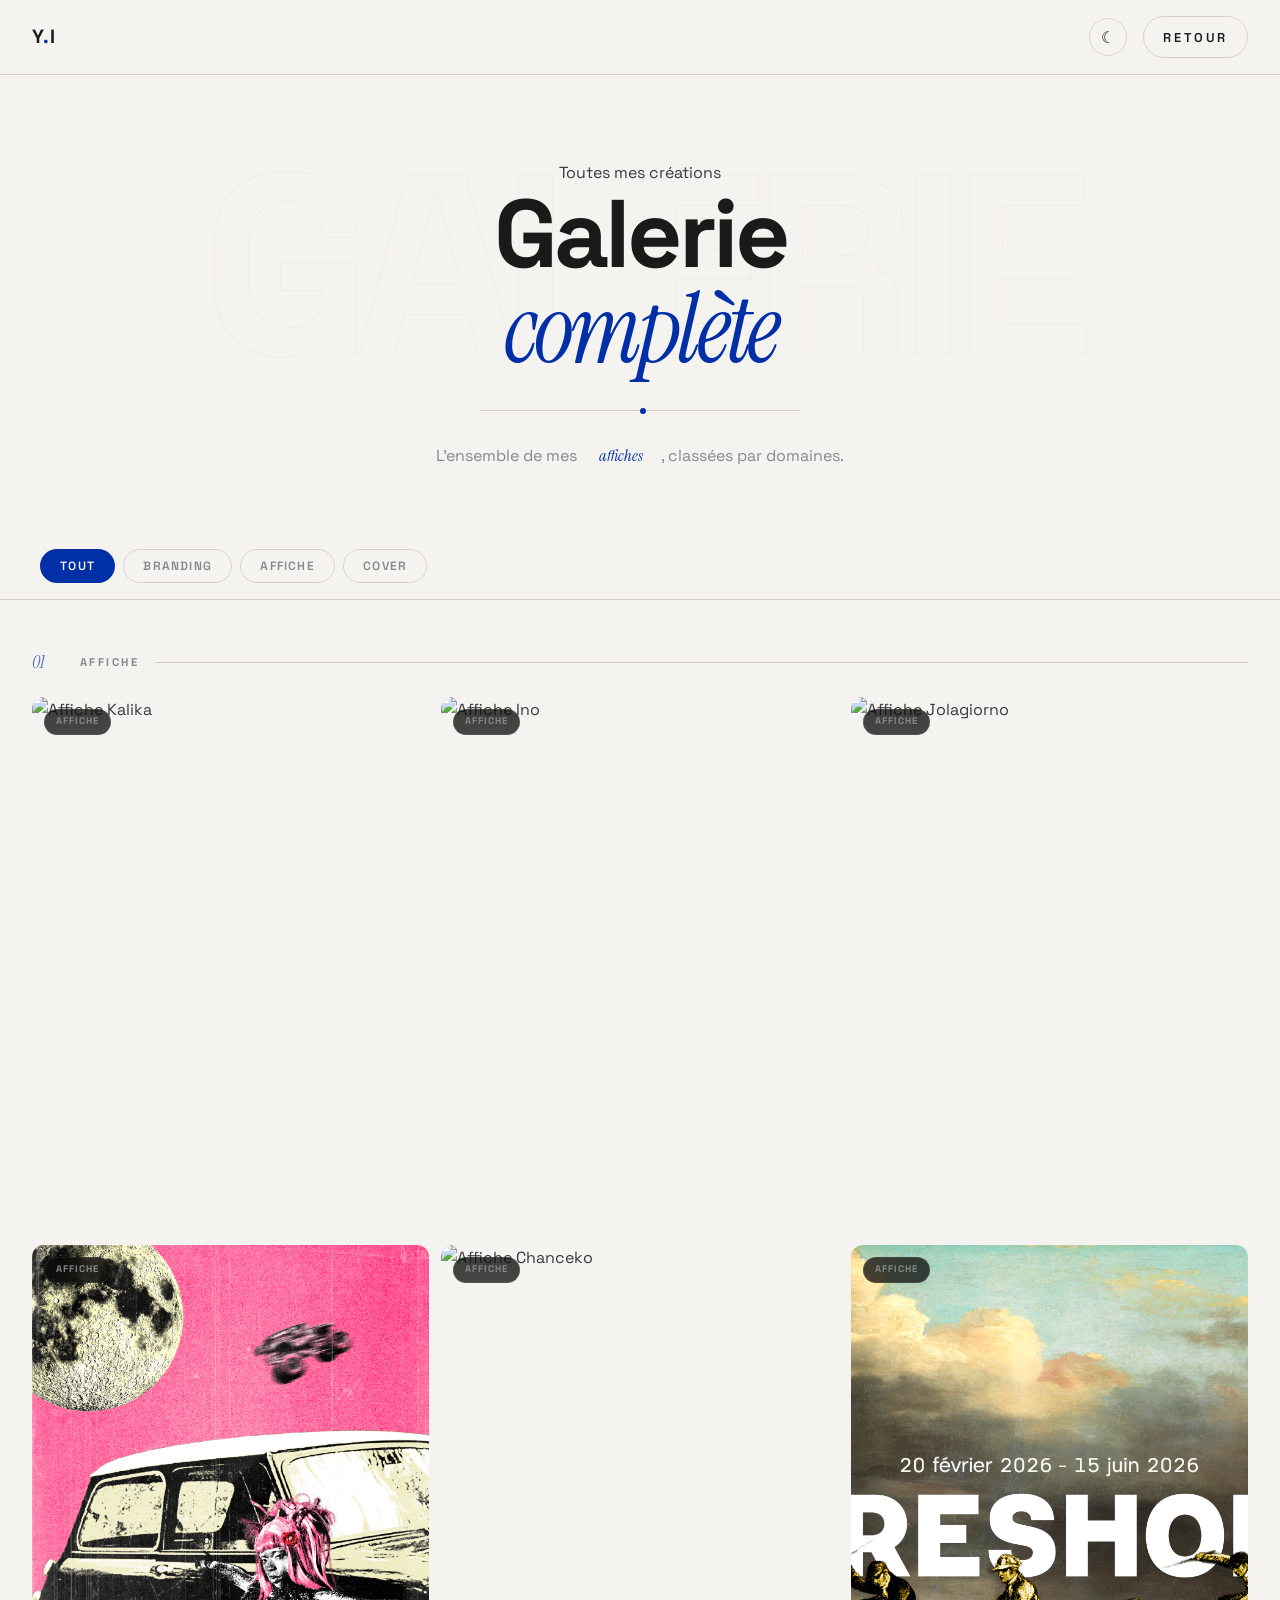
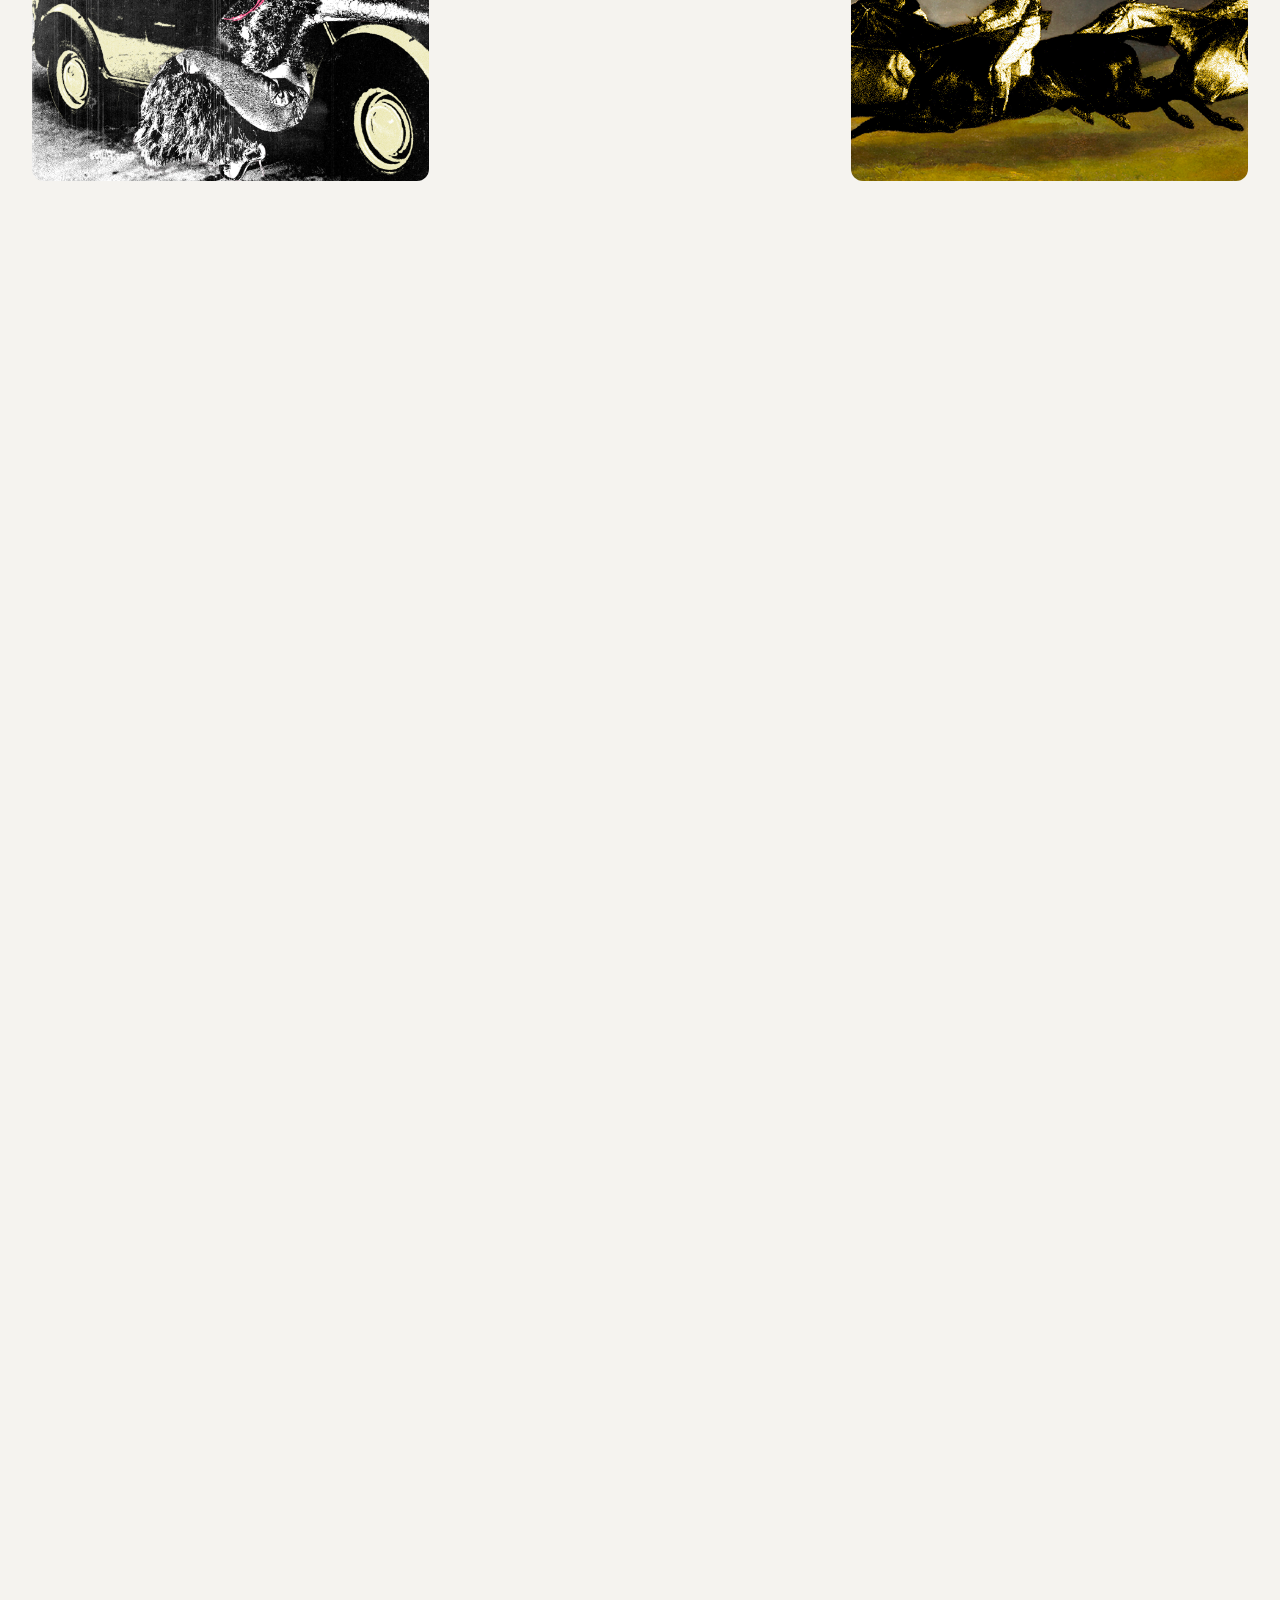
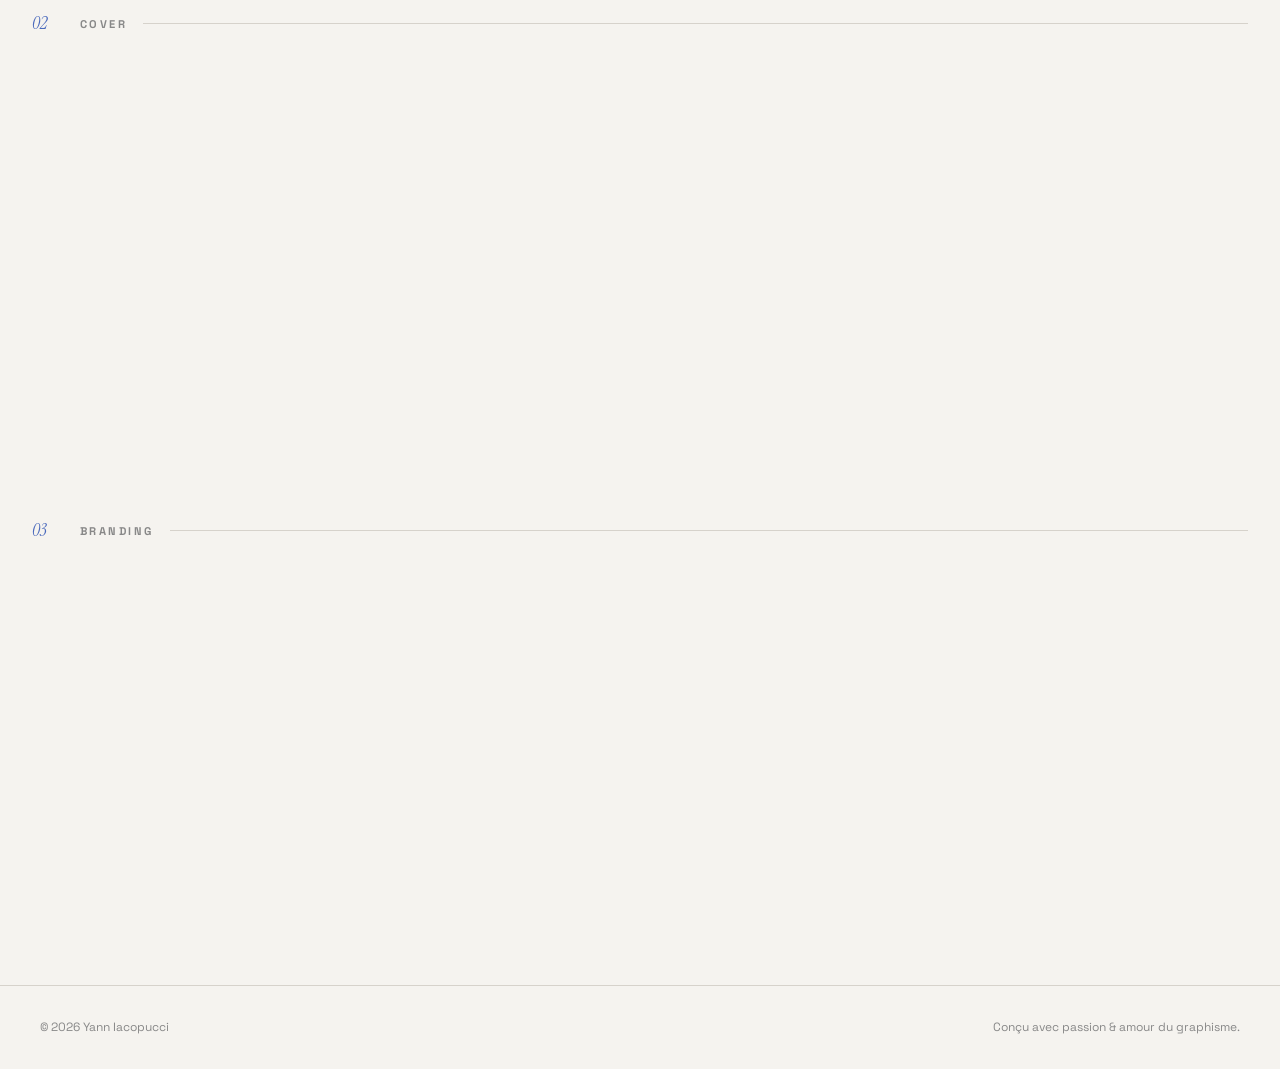
==== commit d945768d: "Set light mode as default" ====
--- a/galerie.html
+++ b/galerie.html
@@ -16,7 +16,7 @@
   <link rel="stylesheet" href="style.css">
 </head>
 
-<body>
+<body class="light">
 
   <!-- ================================================================
        HEADER
@@ -91,15 +91,13 @@
       <!-- Nouvelles créations -->
       <article class="gallery__item gallery__item--half" data-category="affiche" data-title="Kalika"
         data-sub="Affiche pour l'artiste Kalika, inspirée du thème médieval/fantasy."
-        data-img="assets/img/kalika.jpg"
-        data-desc="[Texte à remplacer] Ce projet explore un univers très coloré et nocturne. Voici quelques étapes de sa création en dessous.">
+        data-img="assets/img/kalika.jpg">
         <div class="gallery__item-img">
           <img src="assets/img/kalika.jpg" alt="Affiche Kalika" loading="lazy">
           <span class="gallery__item-badge">Affiche</span>
           <div class="gallery__item-overlay">
             <span class="gallery__item-cat">Affiche</span>
             <h3 class="gallery__item-title">Kalika</h3>
-            <p class="gallery__item-sub">Affiche pour l'artiste Kalika, inspirée du thème médieval/fantasy.</p>
             <div class="gallery__item-footer">
               <span class="gallery__item-year">2026</span>
               <span class="gallery__item-arrow">→</span>
@@ -109,16 +107,13 @@
       </article>
 
       <article class="gallery__item gallery__item--half" data-category="affiche" data-title="Ino Casablanca"
-        data-sub="Affiche pour l'artiste Ino Casablanca, inspirée du manga JoJo's Bizarre Adventure." data-img="assets/img/ino.jpg"
-        data-desc="[Texte à remplacer] L'idée ici était de retranscrire la sensation de vitesse et l'adrénaline avec des tons très prononcés.">
+        data-sub="Affiche pour l'artiste Ino Casablanca, inspirée du manga JoJo's Bizarre Adventure." data-img="assets/img/ino.jpg">
         <div class="gallery__item-img">
           <img src="assets/img/ino.jpg" alt="Affiche Ino" loading="lazy">
           <span class="gallery__item-badge">Affiche</span>
           <div class="gallery__item-overlay">
             <span class="gallery__item-cat">Affiche</span>
             <h3 class="gallery__item-title">Ino Casablanca</h3>
-            <p class="gallery__item-sub">Affiche pour l'artiste Ino Casablanca, inspirée du manga JoJo's Bizarre
-              Adventure.</p>
             <div class="gallery__item-footer">
               <span class="gallery__item-year">2026</span>
               <span class="gallery__item-arrow">→</span>
@@ -128,15 +123,13 @@
       </article>
 
       <article class="gallery__item gallery__item--half" data-category="affiche" data-title="Jolagreen23"
-        data-sub="Affiche pour l'artiste Jolagreen23, inspirée du Japon." data-img="assets/img/jolagiorno.jpg"
-        data-desc="[Texte à remplacer] Un samouraï revisité dans un style très moderne : costumes colorés et ambiance urbaine japonaise.">
+        data-sub="Affiche pour l'artiste Jolagreen23, inspirée du Japon." data-img="assets/img/jolagiorno.jpg">
         <div class="gallery__item-img">
           <img src="assets/img/jolagiorno.jpg" alt="Affiche Jolagiorno" loading="lazy">
           <span class="gallery__item-badge">Affiche</span>
           <div class="gallery__item-overlay">
             <span class="gallery__item-cat">Affiche</span>
             <h3 class="gallery__item-title">Jolagreen23</h3>
-            <p class="gallery__item-sub">Affiche pour l'artiste Jolagreen23, inspirée du Japon.</p>
             <div class="gallery__item-footer">
               <span class="gallery__item-year">2026</span>
               <span class="gallery__item-arrow">→</span>
@@ -147,15 +140,13 @@
 
       <article class="gallery__item gallery__item--half" data-category="affiche" data-title="Theodora"
         data-sub="Fantaisie médiévale onirique"
-        data-img="assets/img/theodorajojo.jpg"
-        data-desc="[Texte à remplacer] Un univers fantasy avec des châteaux et un immense dragon féroce, dans des tons dramatiques.">
+        data-img="assets/img/theodorajojo.jpg">
         <div class="gallery__item-img">
           <img src="assets/img/theodorajojo.jpg" alt="Affiche Theodora" loading="lazy">
           <span class="gallery__item-badge">Affiche</span>
           <div class="gallery__item-overlay">
             <span class="gallery__item-cat">Affiche</span>
             <h3 class="gallery__item-title">Theodora</h3>
-            <p class="gallery__item-sub">Fantaisie médiévale onirique</p>
             <div class="gallery__item-footer">
               <span class="gallery__item-year">2026</span>
               <span class="gallery__item-arrow">→</span>
@@ -165,15 +156,13 @@
       </article>
 
       <article class="gallery__item gallery__item--half" data-category="affiche" data-title="Chanceko"
-        data-sub="Réinterprétation pop de l'univers western" data-img="assets/img/chancekoaffiche.jpg"
-        data-desc="[Texte à remplacer] Une vision psychédélique et pop du western traditionnel nord-américain.">
+        data-sub="Réinterprétation pop de l'univers western" data-img="assets/img/chancekoaffiche.jpg">
         <div class="gallery__item-img">
           <img src="assets/img/chancekoaffiche.jpg" alt="Affiche Chanceko" loading="lazy">
           <span class="gallery__item-badge">Affiche</span>
           <div class="gallery__item-overlay">
             <span class="gallery__item-cat">Affiche</span>
             <h3 class="gallery__item-title">Chanceko</h3>
-            <p class="gallery__item-sub">Réinterprétation pop de l'univers western</p>
             <div class="gallery__item-footer">
               <span class="gallery__item-year">2026</span>
               <span class="gallery__item-arrow">→</span>
@@ -184,14 +173,13 @@
 
       <article class="gallery__item gallery__item--half" data-category="affiche" data-title="Threshold I"
         data-sub="Premier volet d'une série explorant les frontières entre le réel et l'imaginaire."
-        data-img="assets/img/threshold1.jpg" data-desc="[Texte à remplacer]">
+        data-img="assets/img/threshold1.jpg">
         <div class="gallery__item-img">
           <img src="assets/img/threshold1.jpg" alt="Affiche Threshold I" loading="lazy">
           <span class="gallery__item-badge">Affiche</span>
           <div class="gallery__item-overlay">
             <span class="gallery__item-cat">Affiche</span>
             <h3 class="gallery__item-title">Threshold I</h3>
-            <p class="gallery__item-sub">Frontières entre réel et imaginaire</p>
             <div class="gallery__item-footer">
               <span class="gallery__item-year">2026</span>
               <span class="gallery__item-arrow">→</span>
@@ -202,14 +190,13 @@
 
       <article class="gallery__item" data-category="affiche" data-title="Threshold II"
         data-sub="Deuxième volet de la série Threshold — plongée dans les limbes visuelles."
-        data-img="assets/img/threshold2.jpg" data-desc="[Texte à remplacer]">
+        data-img="assets/img/threshold2.jpg">
         <div class="gallery__item-img">
           <img src="assets/img/threshold2.jpg" alt="Affiche Threshold II" loading="lazy">
           <span class="gallery__item-badge">Affiche</span>
           <div class="gallery__item-overlay">
             <span class="gallery__item-cat">Affiche</span>
             <h3 class="gallery__item-title">Threshold II</h3>
-            <p class="gallery__item-sub">Plongée dans les limbes visuelles</p>
             <div class="gallery__item-footer">
               <span class="gallery__item-year">2026</span>
               <span class="gallery__item-arrow">→</span>
@@ -219,15 +206,13 @@
       </article>
 
       <article class="gallery__item" data-category="affiche" data-title="Threshold III"
-        data-sub="Troisième et dernier volet de la série Threshold." data-img="assets/img/threshold3.jpg"
-        data-desc="[Texte à remplacer]">
+        data-sub="Troisième et dernier volet de la série Threshold." data-img="assets/img/threshold3.jpg">
         <div class="gallery__item-img">
           <img src="assets/img/threshold3.jpg" alt="Affiche Threshold III" loading="lazy">
           <span class="gallery__item-badge">Affiche</span>
           <div class="gallery__item-overlay">
             <span class="gallery__item-cat">Affiche</span>
             <h3 class="gallery__item-title">Threshold III</h3>
-            <p class="gallery__item-sub">Conclusion de la série Threshold</p>
             <div class="gallery__item-footer">
               <span class="gallery__item-year">2026</span>
               <span class="gallery__item-arrow">→</span>
@@ -237,15 +222,13 @@
       </article>
 
       <article class="gallery__item" data-category="affiche" data-title="Theodora II"
-        data-sub="Suite de l'univers fantasy de Theodora — nouvel épisode visuel." data-img="assets/img/Theodora2.jpg"
-        data-desc="[Texte à remplacer]">
+        data-sub="Suite de l'univers fantasy de Theodora — nouvel épisode visuel." data-img="assets/img/Theodora2.jpg">
         <div class="gallery__item-img">
           <img src="assets/img/Theodora2.jpg" alt="Affiche Theodora II" loading="lazy">
           <span class="gallery__item-badge">Affiche</span>
           <div class="gallery__item-overlay">
             <span class="gallery__item-cat">Affiche</span>
             <h3 class="gallery__item-title">Theodora II</h3>
-            <p class="gallery__item-sub">Suite de l'univers fantasy onirique</p>
             <div class="gallery__item-footer">
               <span class="gallery__item-year">2026</span>
               <span class="gallery__item-arrow">→</span>
@@ -255,14 +238,13 @@
       </article>
 
       <article class="gallery__item" data-category="affiche" data-title="La Fev"
-        data-sub="Affiche vibrante et expressive." data-img="assets/img/lafev.jpg" data-desc="[Texte à remplacer]">
+        data-sub="Affiche vibrante et expressive." data-img="assets/img/lafev.jpg">
         <div class="gallery__item-img">
           <img src="assets/img/lafev.jpg" alt="Affiche La Fev" loading="lazy">
           <span class="gallery__item-badge">Affiche</span>
           <div class="gallery__item-overlay">
             <span class="gallery__item-cat">Affiche</span>
             <h3 class="gallery__item-title">La Fev</h3>
-            <p class="gallery__item-sub">Visuel vibrant et expressif</p>
             <div class="gallery__item-footer">
               <span class="gallery__item-year">2026</span>
               <span class="gallery__item-arrow">→</span>
@@ -272,15 +254,13 @@
       </article>
 
       <article class="gallery__item gallery__item--half" data-category="affiche" data-title="Keep It Cool"
-        data-sub="Composition graphique aux couleurs fraîches et intenses." data-img="assets/img/Keepitcool.jpg"
-        data-desc="[Texte à remplacer]">
+        data-sub="Composition graphique aux couleurs fraîches et intenses." data-img="assets/img/Keepitcool.jpg">
         <div class="gallery__item-img">
           <img src="assets/img/Keepitcool.jpg" alt="Affiche Keep It Cool" loading="lazy">
           <span class="gallery__item-badge">Affiche</span>
           <div class="gallery__item-overlay">
             <span class="gallery__item-cat">Affiche</span>
             <h3 class="gallery__item-title">Keep It Cool</h3>
-            <p class="gallery__item-sub">Fraîcheur et intensité chromatique</p>
             <div class="gallery__item-footer">
               <span class="gallery__item-year">2026</span>
               <span class="gallery__item-arrow">→</span>
@@ -290,15 +270,13 @@
       </article>
 
       <article class="gallery__item gallery__item--half" data-category="affiche" data-title="Jolavert"
-        data-sub="Variation verte de l'univers Jolagiorno." data-img="assets/img/Jolavert.jpg"
-        data-desc="[Texte à remplacer]">
+        data-sub="Variation verte de l'univers Jolagiorno." data-img="assets/img/Jolavert.jpg">
         <div class="gallery__item-img">
           <img src="assets/img/Jolavert.jpg" alt="Affiche Jolavert" loading="lazy">
           <span class="gallery__item-badge">Affiche</span>
           <div class="gallery__item-overlay">
             <span class="gallery__item-cat">Affiche</span>
             <h3 class="gallery__item-title">Jolavert</h3>
-            <p class="gallery__item-sub">Variation verte de l'univers Jola</p>
             <div class="gallery__item-footer">
               <span class="gallery__item-year">2026</span>
               <span class="gallery__item-arrow">→</span>
@@ -308,15 +286,13 @@
       </article>
 
       <article class="gallery__item gallery__item--half" data-category="affiche" data-title="Wildlife"
-        data-sub="Exploration visuelle du monde animal et sauvage." data-img="assets/img/Wildlife.jpg"
-        data-desc="[Texte à remplacer]">
+        data-sub="Exploration visuelle du monde animal et sauvage." data-img="assets/img/Wildlife.jpg">
         <div class="gallery__item-img">
           <img src="assets/img/Wildlife.jpg" alt="Affiche Wildlife" loading="lazy">
           <span class="gallery__item-badge">Affiche</span>
           <div class="gallery__item-overlay">
             <span class="gallery__item-cat">Affiche</span>
             <h3 class="gallery__item-title">Wildlife</h3>
-            <p class="gallery__item-sub">Monde animal et sauvage</p>
             <div class="gallery__item-footer">
               <span class="gallery__item-year">2026</span>
               <span class="gallery__item-arrow">→</span>
@@ -326,15 +302,13 @@
       </article>
 
       <article class="gallery__item" data-category="affiche" data-title="Swipe n' Wipe"
-        data-sub="Affiche humoristique inspirée de Shrek et des applis de rencontre." data-img="assets/img/shrek.jpg"
-        data-desc="[Texte à remplacer]">
+        data-sub="Affiche humoristique inspirée de Shrek et des applis de rencontre." data-img="assets/img/shrek.jpg">
         <div class="gallery__item-img">
           <img src="assets/img/shrek.jpg" alt="Affiche Shrek" loading="lazy">
           <span class="gallery__item-badge">Affiche</span>
           <div class="gallery__item-overlay">
             <span class="gallery__item-cat">Affiche</span>
             <h3 class="gallery__item-title">Swipe n' Wipe</h3>
-            <p class="gallery__item-sub">Affiche humoristique inspirée de Shrek et des applis de rencontre.</p>
             <div class="gallery__item-footer">
               <span class="gallery__item-year">2026</span>
               <span class="gallery__item-arrow">→</span>
@@ -344,14 +318,13 @@
       </article>
 
       <article class="gallery__item" data-category="affiche" data-title="NR" data-sub="Création d'une cover de magasine fictif, appelé 'NR' (Nouveaux Regards)."
-        data-img="assets/img/nr.jpg" data-desc="[Texte à remplacer]">
+        data-img="assets/img/nr.jpg">
         <div class="gallery__item-img">
           <img src="assets/img/nr.jpg" alt="Affiche NR" loading="lazy">
           <span class="gallery__item-badge">Affiche</span>
           <div class="gallery__item-overlay">
             <span class="gallery__item-cat">Affiche</span>
             <h3 class="gallery__item-title">NR</h3>
-            <p class="gallery__item-sub">Création d'une cover de magasine fictif, appelé "NR" (Nouveaux Regards).</p>
             <div class="gallery__item-footer">
               <span class="gallery__item-year">2026</span>
               <span class="gallery__item-arrow">→</span>
@@ -361,16 +334,13 @@
       </article>
 
       <article class="gallery__item" data-category="affiche" data-title="Kawa"
-        data-sub="Affiche de l'artiste 'Kawa!' inspiré d'une ambiance sombre et intense, avec des nuances d'orange." data-img="assets/img/kawa1.jpg"
-        data-desc="[Texte à remplacer]">
+        data-sub="Affiche de l'artiste 'Kawa!' inspiré d'une ambiance sombre et intense, avec des nuances d'orange." data-img="assets/img/kawa1.jpg">
         <div class="gallery__item-img">
           <img src="assets/img/kawa1.jpg" alt="Affiche Kawa" loading="lazy">
           <span class="gallery__item-badge">Affiche</span>
           <div class="gallery__item-overlay">
             <span class="gallery__item-cat">Affiche</span>
             <h3 class="gallery__item-title">Kawa</h3>
-            <p class="gallery__item-sub">Affiche de l'artiste "Kawa!" inspiré d'une ambiance sombre et intense, avec des
-              nuances d'orange. </p>
             <div class="gallery__item-footer">
               <span class="gallery__item-year">2026</span>
               <span class="gallery__item-arrow">→</span>
@@ -380,16 +350,13 @@
       </article>
 
       <article class="gallery__item" data-category="affiche" data-title="Marty's Wings"
-        data-sub="Affiche inspirée de Marty supreme, qui represente des anges qui doivent gagner leurs ailes, grâce à une victoire d'une partie de ping pong." data-img="assets/img/marty4.jpg"
-        data-desc="[Texte à remplacer]">
+        data-sub="Affiche inspirée de Marty supreme, qui represente des anges qui doivent gagner leurs ailes, grâce à une victoire d'une partie de ping pong." data-img="assets/img/marty4.jpg">
         <div class="gallery__item-img">
           <img src="assets/img/marty4.jpg" alt="Affiche Marty" loading="lazy">
           <span class="gallery__item-badge">Affiche</span>
           <div class="gallery__item-overlay">
             <span class="gallery__item-cat">Affiche</span>
             <h3 class="gallery__item-title">Marty's Wings</h3>
-            <p class="gallery__item-sub">Affiche inspirée de Marty supreme, qui represente des anges qui doivent gagner
-              leurs ailes, grâce à une victoire d'une parti e de ping pong.</p>
             <div class="gallery__item-footer">
               <span class="gallery__item-year">2026</span>
               <span class="gallery__item-arrow">→</span>
@@ -407,15 +374,13 @@
 
       <article class="gallery__item" data-category="cover" data-title="Bitume Fleuri"
         data-sub="Adaptation de l'album 'Bitume Caviar' de ISHA et Limsa d'Aulnay à ma façon, avec pleins de fleurs, inspiré de Tyler The Creator."
-        data-img="assets/img/bitume caviar.jpg" data-desc="[Texte à remplacer]">
+        data-img="assets/img/bitume caviar.jpg">
         <div class="gallery__item-img gallery__item-img--square">
           <img src="assets/img/bitume caviar.jpg" alt="Cover Bitume Caviar" loading="lazy">
           <span class="gallery__item-badge">Cover</span>
           <div class="gallery__item-overlay">
             <span class="gallery__item-cat">Cover</span>
             <h3 class="gallery__item-title">Bitume Fleuri</h3>
-            <p class="gallery__item-sub">Adaptation de l'album "Bitume Caviar" de ISHA et Limsa d'Aulnay à ma façon,
-              avec pleins de fleurs, inspiré de Tyler The Creator.</p>
             <div class="gallery__item-footer">
               <span class="gallery__item-year">2026</span>
               <span class="gallery__item-arrow">→</span>
@@ -426,14 +391,13 @@
 
       <article class="gallery__item" data-category="cover" data-title="Shawtie & Demi"
         data-sub="Projet Pro. Tracklist de l'album 'Shawtie & Demi' de l'artiste Kenzi." data-img="assets/img/kenzi1.jpg"
-        data-desc="[Texte à remplacer]">
+        data-desc="">
         <div class="gallery__item-img gallery__item-img--square">
           <img src="assets/img/kenzi1.jpg" alt="Cover Kenzi" loading="lazy">
           <span class="gallery__item-badge">Cover</span>
           <div class="gallery__item-overlay">
             <span class="gallery__item-cat">Cover</span>
             <h3 class="gallery__item-title">Shawtie & Demi</h3>
-            <p class="gallery__item-sub">Projet Pro. Tracklist de l'album "Shawtie & Demi" de l'artiste Kenzi.</p>
             <div class="gallery__item-footer">
               <span class="gallery__item-year">2026</span>
               <span class="gallery__item-arrow">→</span>
@@ -451,7 +415,7 @@
 
       <article class="gallery__item gallery__item--half" data-category="branding" data-title="Mojo"
         data-sub="Charte graphique complète pour le projet Mojo." data-img="assets/img/mojoscreen.png"
-        data-desc="[Texte à remplacer] Identité visuelle, logotype, palette chromatique et déclinaisons pour le projet Mojo."
+        data-desc="Identité visuelle, logotype, palette chromatique et déclinaisons pour le projet Mojo."
         data-gallery='["assets/img/mojo1.png","assets/img/mojo2.png","assets/img/mojo3.png","assets/img/mojo4.png"]'>
         <div class="gallery__item-img gallery__item-img--landscape">
           <img src="assets/img/mojoscreen.png" alt="Mojo — Charte graphique" loading="lazy">
@@ -459,7 +423,6 @@
           <div class="gallery__item-overlay">
             <span class="gallery__item-cat">Branding</span>
             <h3 class="gallery__item-title">Mojo</h3>
-            <p class="gallery__item-sub">Charte graphique complète</p>
             <div class="gallery__item-footer">
               <span class="gallery__item-year">2026</span>
               <span class="gallery__item-arrow">→</span>
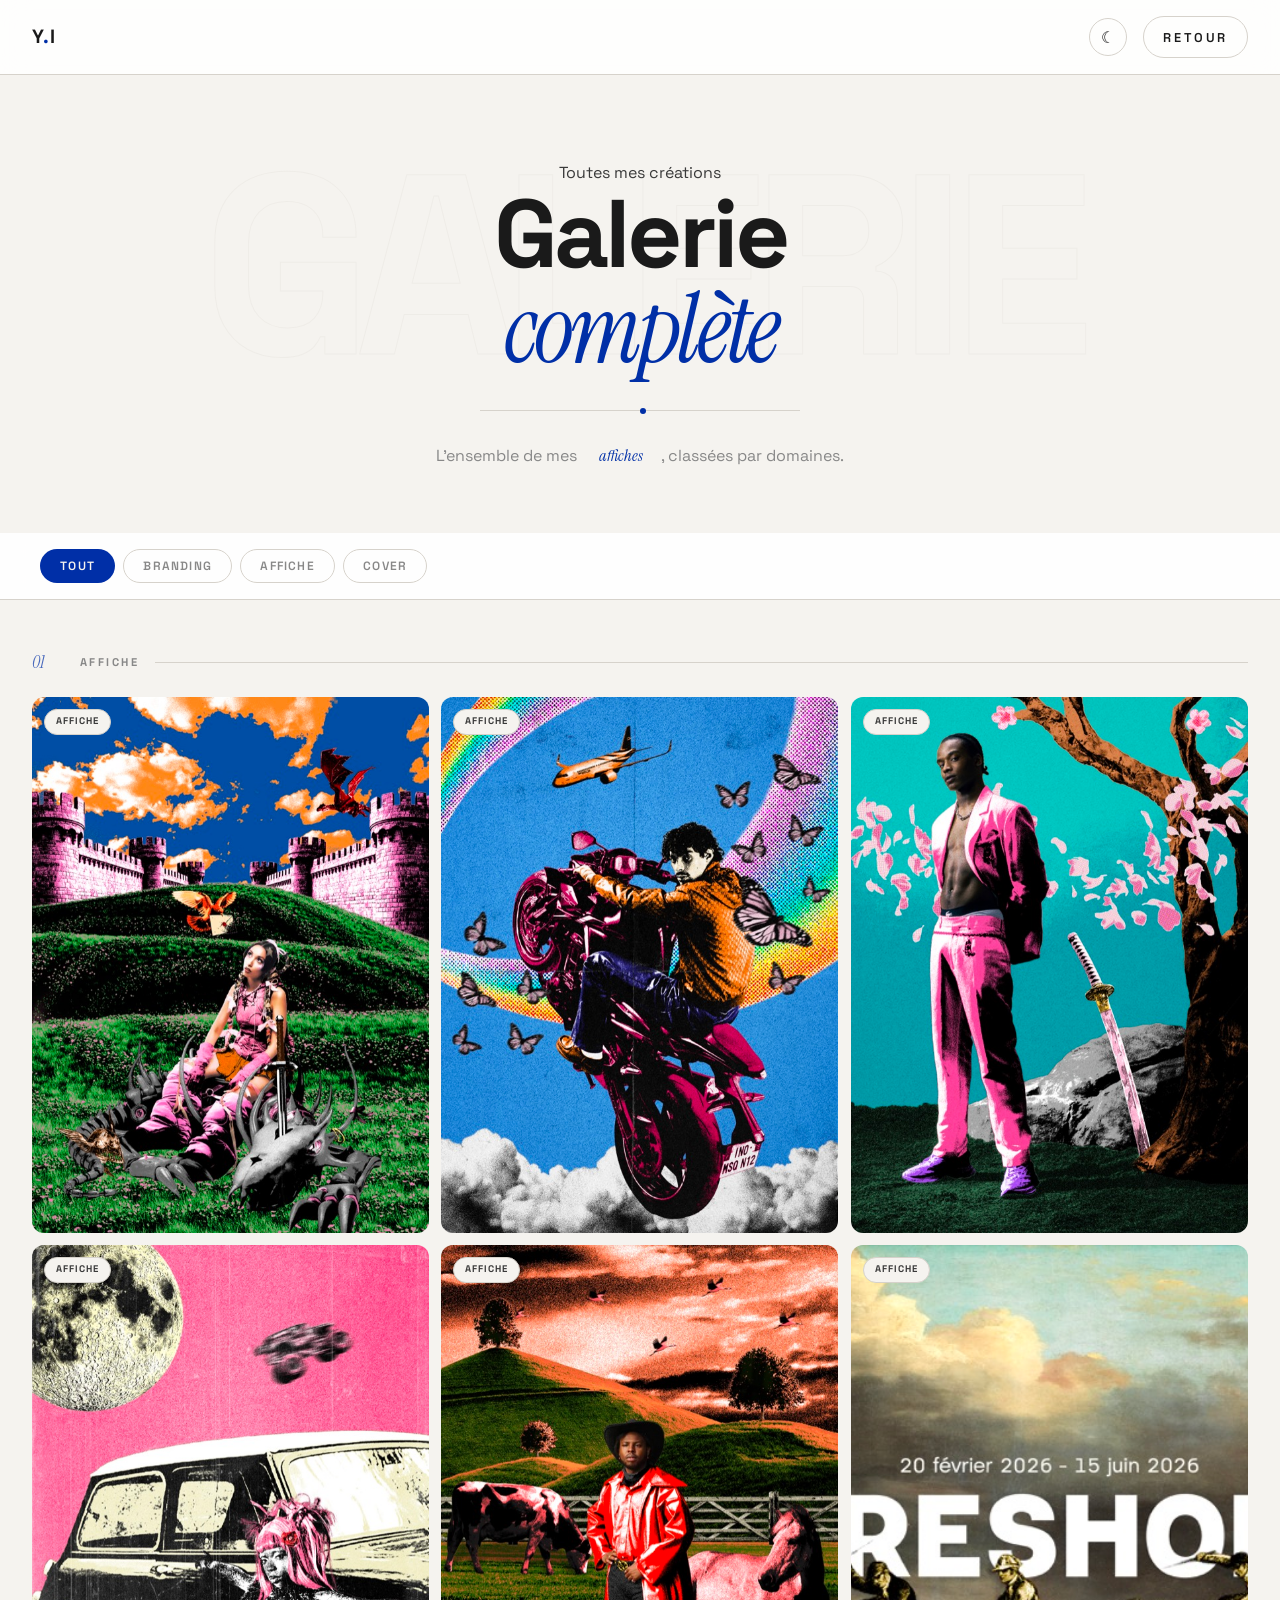
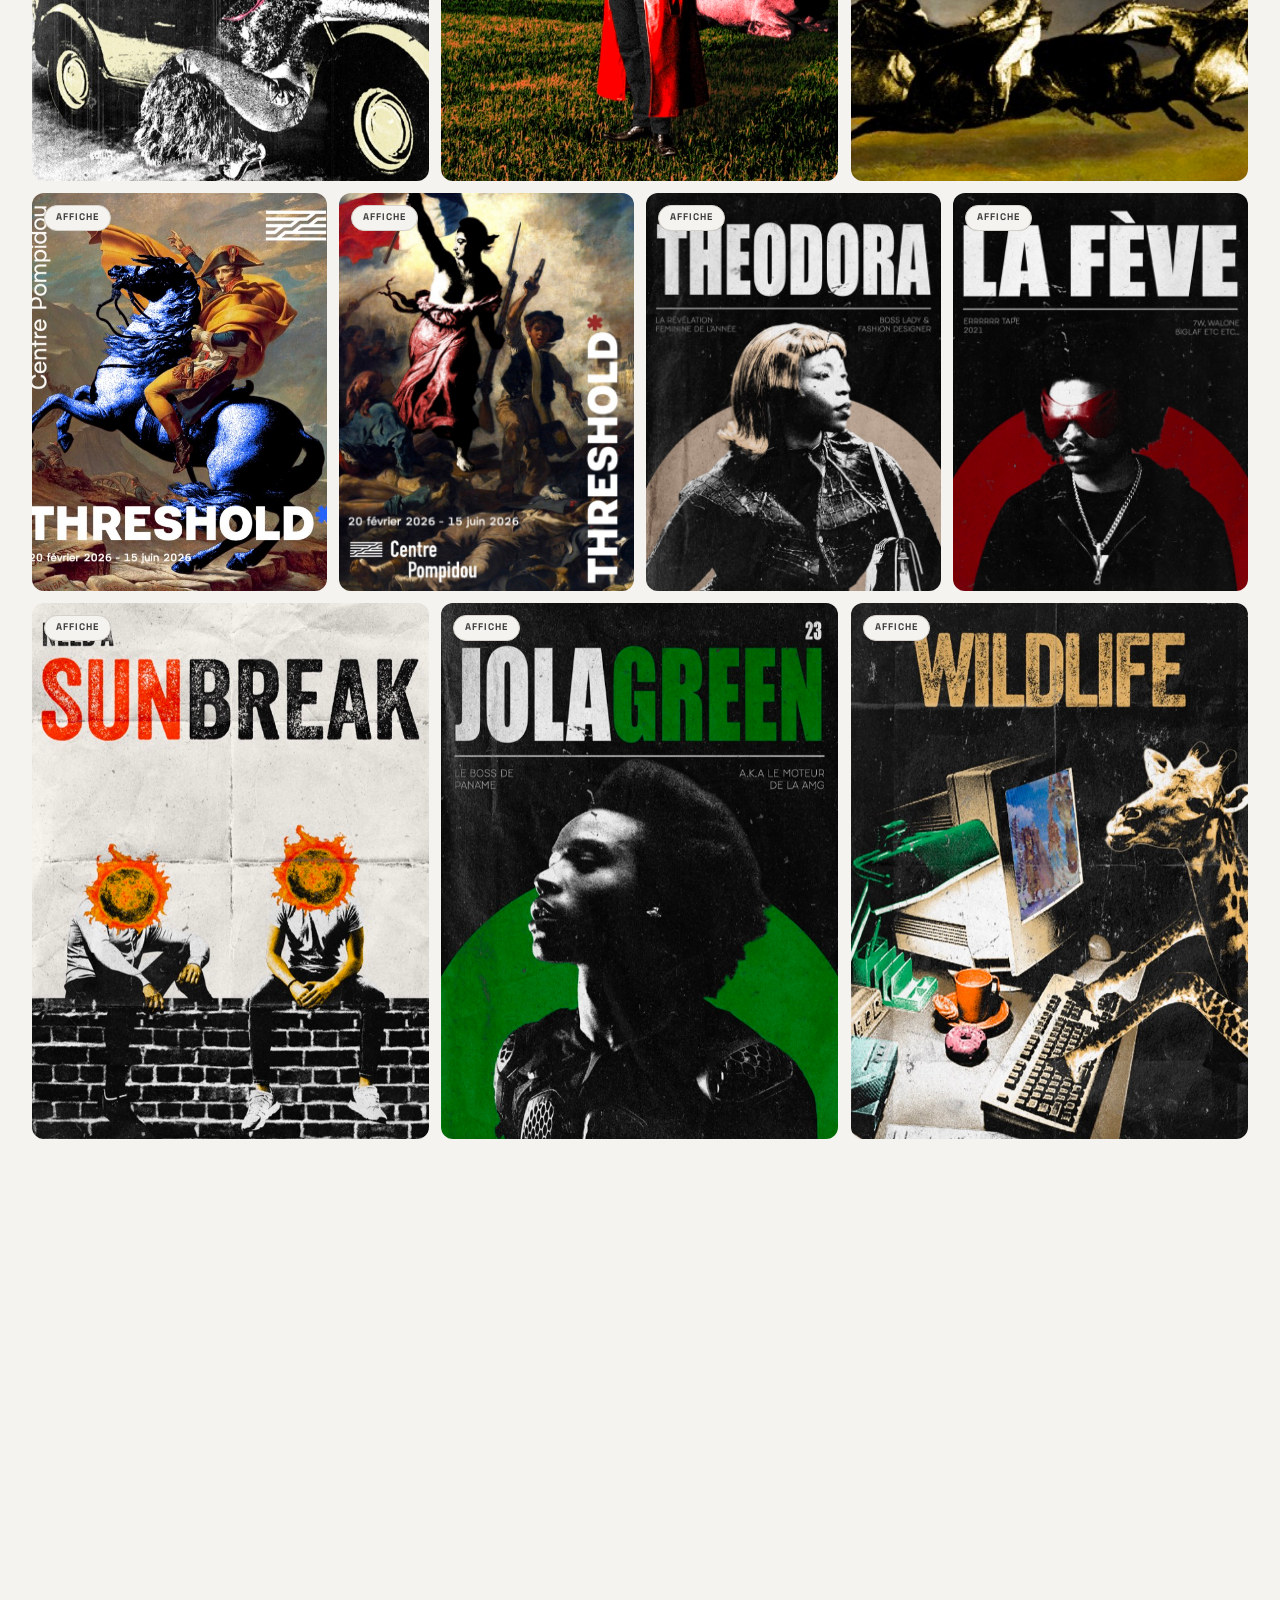
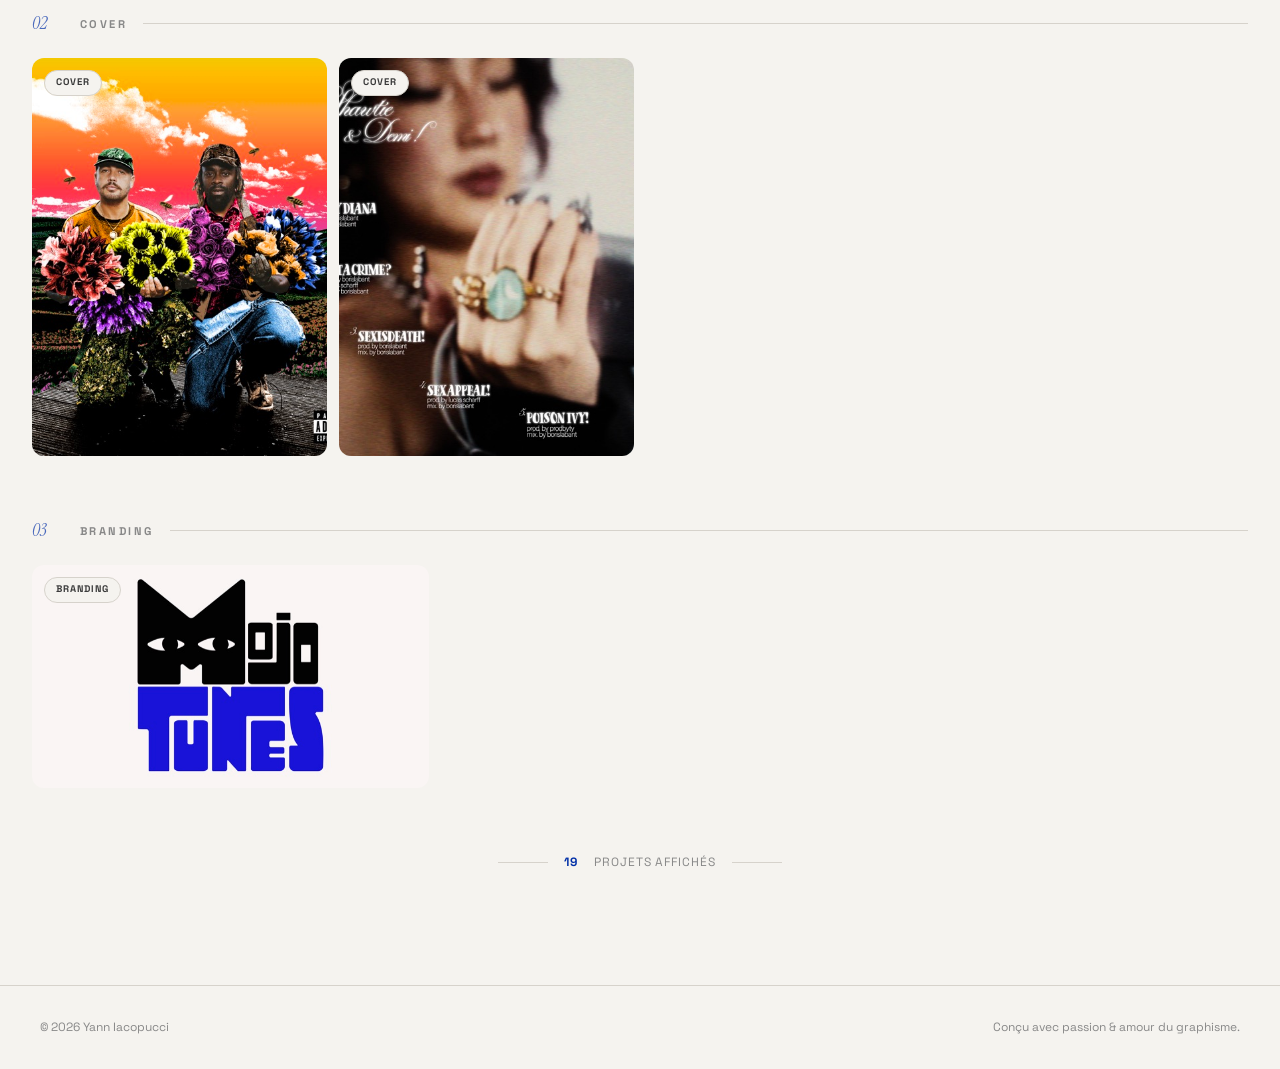
==== commit 0ee9d062: "perf: optimize images for EcoIndex — reduce page weight from 47MB to ~3MB - Create thumb/ (600-800px" ====
--- a/galerie.html
+++ b/galerie.html
@@ -91,9 +91,9 @@
       <!-- Nouvelles créations -->
       <article class="gallery__item gallery__item--half" data-category="affiche" data-title="Kalika"
         data-sub="Affiche pour l'artiste Kalika, inspirée du thème médieval/fantasy."
-        data-img="assets/img/kalika.jpg">
-        <div class="gallery__item-img">
-          <img src="assets/img/kalika.jpg" alt="Affiche Kalika" loading="lazy">
+        data-img="assets/img/full/kalika.jpg">
+        <div class="gallery__item-img">
+          <img src="assets/img/thumb/kalika.jpg" alt="Affiche Kalika" loading="lazy" width="600" height="849">
           <span class="gallery__item-badge">Affiche</span>
           <div class="gallery__item-overlay">
             <span class="gallery__item-cat">Affiche</span>
@@ -107,9 +107,9 @@
       </article>
 
       <article class="gallery__item gallery__item--half" data-category="affiche" data-title="Ino Casablanca"
-        data-sub="Affiche pour l'artiste Ino Casablanca, inspirée du manga JoJo's Bizarre Adventure." data-img="assets/img/ino.jpg">
-        <div class="gallery__item-img">
-          <img src="assets/img/ino.jpg" alt="Affiche Ino" loading="lazy">
+        data-sub="Affiche pour l'artiste Ino Casablanca, inspirée du manga JoJo's Bizarre Adventure." data-img="assets/img/full/ino.jpg">
+        <div class="gallery__item-img">
+          <img src="assets/img/thumb/ino.jpg" alt="Affiche Ino" loading="lazy" width="600" height="810">
           <span class="gallery__item-badge">Affiche</span>
           <div class="gallery__item-overlay">
             <span class="gallery__item-cat">Affiche</span>
@@ -123,9 +123,9 @@
       </article>
 
       <article class="gallery__item gallery__item--half" data-category="affiche" data-title="Jolagreen23"
-        data-sub="Affiche pour l'artiste Jolagreen23, inspirée du Japon." data-img="assets/img/jolagiorno.jpg">
-        <div class="gallery__item-img">
-          <img src="assets/img/jolagiorno.jpg" alt="Affiche Jolagiorno" loading="lazy">
+        data-sub="Affiche pour l'artiste Jolagreen23, inspirée du Japon." data-img="assets/img/full/jolagiorno.jpg">
+        <div class="gallery__item-img">
+          <img src="assets/img/thumb/jolagiorno.jpg" alt="Affiche Jolagiorno" loading="lazy" width="600" height="810">
           <span class="gallery__item-badge">Affiche</span>
           <div class="gallery__item-overlay">
             <span class="gallery__item-cat">Affiche</span>
@@ -140,9 +140,9 @@
 
       <article class="gallery__item gallery__item--half" data-category="affiche" data-title="Theodora"
         data-sub="Fantaisie médiévale onirique"
-        data-img="assets/img/theodorajojo.jpg">
-        <div class="gallery__item-img">
-          <img src="assets/img/theodorajojo.jpg" alt="Affiche Theodora" loading="lazy">
+        data-img="assets/img/full/theodorajojo.jpg">
+        <div class="gallery__item-img">
+          <img src="assets/img/thumb/theodorajojo.jpg" alt="Affiche Theodora" loading="lazy" width="600" height="810">
           <span class="gallery__item-badge">Affiche</span>
           <div class="gallery__item-overlay">
             <span class="gallery__item-cat">Affiche</span>
@@ -156,9 +156,9 @@
       </article>
 
       <article class="gallery__item gallery__item--half" data-category="affiche" data-title="Chanceko"
-        data-sub="Réinterprétation pop de l'univers western" data-img="assets/img/chancekoaffiche.jpg">
-        <div class="gallery__item-img">
-          <img src="assets/img/chancekoaffiche.jpg" alt="Affiche Chanceko" loading="lazy">
+        data-sub="Réinterprétation pop de l'univers western" data-img="assets/img/full/chancekoaffiche.jpg">
+        <div class="gallery__item-img">
+          <img src="assets/img/thumb/chancekoaffiche.jpg" alt="Affiche Chanceko" loading="lazy" width="600" height="810">
           <span class="gallery__item-badge">Affiche</span>
           <div class="gallery__item-overlay">
             <span class="gallery__item-cat">Affiche</span>
@@ -173,9 +173,9 @@
 
       <article class="gallery__item gallery__item--half" data-category="affiche" data-title="Threshold I"
         data-sub="Premier volet d'une série explorant les frontières entre le réel et l'imaginaire."
-        data-img="assets/img/threshold1.jpg">
-        <div class="gallery__item-img">
-          <img src="assets/img/threshold1.jpg" alt="Affiche Threshold I" loading="lazy">
+        data-img="assets/img/full/threshold1.jpg">
+        <div class="gallery__item-img">
+          <img src="assets/img/thumb/threshold1.jpg" alt="Affiche Threshold I" loading="lazy" width="800" height="450">
           <span class="gallery__item-badge">Affiche</span>
           <div class="gallery__item-overlay">
             <span class="gallery__item-cat">Affiche</span>
@@ -190,9 +190,9 @@
 
       <article class="gallery__item" data-category="affiche" data-title="Threshold II"
         data-sub="Deuxième volet de la série Threshold — plongée dans les limbes visuelles."
-        data-img="assets/img/threshold2.jpg">
-        <div class="gallery__item-img">
-          <img src="assets/img/threshold2.jpg" alt="Affiche Threshold II" loading="lazy">
+        data-img="assets/img/full/threshold2.jpg">
+        <div class="gallery__item-img">
+          <img src="assets/img/thumb/threshold2.jpg" alt="Affiche Threshold II" loading="lazy" width="600" height="732">
           <span class="gallery__item-badge">Affiche</span>
           <div class="gallery__item-overlay">
             <span class="gallery__item-cat">Affiche</span>
@@ -206,9 +206,9 @@
       </article>
 
       <article class="gallery__item" data-category="affiche" data-title="Threshold III"
-        data-sub="Troisième et dernier volet de la série Threshold." data-img="assets/img/threshold3.jpg">
-        <div class="gallery__item-img">
-          <img src="assets/img/threshold3.jpg" alt="Affiche Threshold III" loading="lazy">
+        data-sub="Troisième et dernier volet de la série Threshold." data-img="assets/img/full/threshold3.jpg">
+        <div class="gallery__item-img">
+          <img src="assets/img/thumb/threshold3.jpg" alt="Affiche Threshold III" loading="lazy" width="600" height="849">
           <span class="gallery__item-badge">Affiche</span>
           <div class="gallery__item-overlay">
             <span class="gallery__item-cat">Affiche</span>
@@ -222,9 +222,9 @@
       </article>
 
       <article class="gallery__item" data-category="affiche" data-title="Theodora II"
-        data-sub="Suite de l'univers fantasy de Theodora — nouvel épisode visuel." data-img="assets/img/Theodora2.jpg">
-        <div class="gallery__item-img">
-          <img src="assets/img/Theodora2.jpg" alt="Affiche Theodora II" loading="lazy">
+        data-sub="Suite de l'univers fantasy de Theodora — nouvel épisode visuel." data-img="assets/img/full/Theodora2.jpg">
+        <div class="gallery__item-img">
+          <img src="assets/img/thumb/Theodora2.jpg" alt="Affiche Theodora II" loading="lazy" width="600" height="849">
           <span class="gallery__item-badge">Affiche</span>
           <div class="gallery__item-overlay">
             <span class="gallery__item-cat">Affiche</span>
@@ -238,9 +238,9 @@
       </article>
 
       <article class="gallery__item" data-category="affiche" data-title="La Fev"
-        data-sub="Affiche vibrante et expressive." data-img="assets/img/lafev.jpg">
-        <div class="gallery__item-img">
-          <img src="assets/img/lafev.jpg" alt="Affiche La Fev" loading="lazy">
+        data-sub="Affiche vibrante et expressive." data-img="assets/img/full/lafev.jpg">
+        <div class="gallery__item-img">
+          <img src="assets/img/thumb/lafev.jpg" alt="Affiche La Fev" loading="lazy" width="600" height="849">
           <span class="gallery__item-badge">Affiche</span>
           <div class="gallery__item-overlay">
             <span class="gallery__item-cat">Affiche</span>
@@ -254,9 +254,9 @@
       </article>
 
       <article class="gallery__item gallery__item--half" data-category="affiche" data-title="Keep It Cool"
-        data-sub="Composition graphique aux couleurs fraîches et intenses." data-img="assets/img/Keepitcool.jpg">
-        <div class="gallery__item-img">
-          <img src="assets/img/Keepitcool.jpg" alt="Affiche Keep It Cool" loading="lazy">
+        data-sub="Composition graphique aux couleurs fraîches et intenses." data-img="assets/img/full/Keepitcool.jpg">
+        <div class="gallery__item-img">
+          <img src="assets/img/thumb/Keepitcool.jpg" alt="Affiche Keep It Cool" loading="lazy" width="600" height="849">
           <span class="gallery__item-badge">Affiche</span>
           <div class="gallery__item-overlay">
             <span class="gallery__item-cat">Affiche</span>
@@ -270,9 +270,9 @@
       </article>
 
       <article class="gallery__item gallery__item--half" data-category="affiche" data-title="Jolavert"
-        data-sub="Variation verte de l'univers Jolagiorno." data-img="assets/img/Jolavert.jpg">
-        <div class="gallery__item-img">
-          <img src="assets/img/Jolavert.jpg" alt="Affiche Jolavert" loading="lazy">
+        data-sub="Variation verte de l'univers Jolagiorno." data-img="assets/img/full/Jolavert.jpg">
+        <div class="gallery__item-img">
+          <img src="assets/img/thumb/Jolavert.jpg" alt="Affiche Jolavert" loading="lazy" width="600" height="849">
           <span class="gallery__item-badge">Affiche</span>
           <div class="gallery__item-overlay">
             <span class="gallery__item-cat">Affiche</span>
@@ -286,9 +286,9 @@
       </article>
 
       <article class="gallery__item gallery__item--half" data-category="affiche" data-title="Wildlife"
-        data-sub="Exploration visuelle du monde animal et sauvage." data-img="assets/img/Wildlife.jpg">
-        <div class="gallery__item-img">
-          <img src="assets/img/Wildlife.jpg" alt="Affiche Wildlife" loading="lazy">
+        data-sub="Exploration visuelle du monde animal et sauvage." data-img="assets/img/full/Wildlife.jpg">
+        <div class="gallery__item-img">
+          <img src="assets/img/thumb/Wildlife.jpg" alt="Affiche Wildlife" loading="lazy" width="600" height="849">
           <span class="gallery__item-badge">Affiche</span>
           <div class="gallery__item-overlay">
             <span class="gallery__item-cat">Affiche</span>
@@ -302,9 +302,9 @@
       </article>
 
       <article class="gallery__item" data-category="affiche" data-title="Swipe n' Wipe"
-        data-sub="Affiche humoristique inspirée de Shrek et des applis de rencontre." data-img="assets/img/shrek.jpg">
-        <div class="gallery__item-img">
-          <img src="assets/img/shrek.jpg" alt="Affiche Shrek" loading="lazy">
+        data-sub="Affiche humoristique inspirée de Shrek et des applis de rencontre." data-img="assets/img/full/shrek.jpg">
+        <div class="gallery__item-img">
+          <img src="assets/img/thumb/shrek.jpg" alt="Affiche Shrek" loading="lazy" width="600" height="849">
           <span class="gallery__item-badge">Affiche</span>
           <div class="gallery__item-overlay">
             <span class="gallery__item-cat">Affiche</span>
@@ -318,9 +318,9 @@
       </article>
 
       <article class="gallery__item" data-category="affiche" data-title="NR" data-sub="Création d'une cover de magasine fictif, appelé 'NR' (Nouveaux Regards)."
-        data-img="assets/img/nr.jpg">
-        <div class="gallery__item-img">
-          <img src="assets/img/nr.jpg" alt="Affiche NR" loading="lazy">
+        data-img="assets/img/full/nr.jpg">
+        <div class="gallery__item-img">
+          <img src="assets/img/thumb/nr.jpg" alt="Affiche NR" loading="lazy" width="600" height="849">
           <span class="gallery__item-badge">Affiche</span>
           <div class="gallery__item-overlay">
             <span class="gallery__item-cat">Affiche</span>
@@ -334,9 +334,9 @@
       </article>
 
       <article class="gallery__item" data-category="affiche" data-title="Kawa"
-        data-sub="Affiche de l'artiste 'Kawa!' inspiré d'une ambiance sombre et intense, avec des nuances d'orange." data-img="assets/img/kawa1.jpg">
-        <div class="gallery__item-img">
-          <img src="assets/img/kawa1.jpg" alt="Affiche Kawa" loading="lazy">
+        data-sub="Affiche de l'artiste 'Kawa!' inspiré d'une ambiance sombre et intense, avec des nuances d'orange." data-img="assets/img/full/kawa1.jpg">
+        <div class="gallery__item-img">
+          <img src="assets/img/thumb/kawa1.jpg" alt="Affiche Kawa" loading="lazy" width="600" height="810">
           <span class="gallery__item-badge">Affiche</span>
           <div class="gallery__item-overlay">
             <span class="gallery__item-cat">Affiche</span>
@@ -350,9 +350,9 @@
       </article>
 
       <article class="gallery__item" data-category="affiche" data-title="Marty's Wings"
-        data-sub="Affiche inspirée de Marty supreme, qui represente des anges qui doivent gagner leurs ailes, grâce à une victoire d'une partie de ping pong." data-img="assets/img/marty4.jpg">
-        <div class="gallery__item-img">
-          <img src="assets/img/marty4.jpg" alt="Affiche Marty" loading="lazy">
+        data-sub="Affiche inspirée de Marty supreme, qui represente des anges qui doivent gagner leurs ailes, grâce à une victoire d'une partie de ping pong." data-img="assets/img/full/marty4.jpg">
+        <div class="gallery__item-img">
+          <img src="assets/img/thumb/marty4.jpg" alt="Affiche Marty" loading="lazy" width="600" height="810">
           <span class="gallery__item-badge">Affiche</span>
           <div class="gallery__item-overlay">
             <span class="gallery__item-cat">Affiche</span>
@@ -374,9 +374,9 @@
 
       <article class="gallery__item" data-category="cover" data-title="Bitume Fleuri"
         data-sub="Adaptation de l'album 'Bitume Caviar' de ISHA et Limsa d'Aulnay à ma façon, avec pleins de fleurs, inspiré de Tyler The Creator."
-        data-img="assets/img/bitume caviar.jpg">
+        data-img="assets/img/full/bitume caviar.jpg">
         <div class="gallery__item-img gallery__item-img--square">
-          <img src="assets/img/bitume caviar.jpg" alt="Cover Bitume Caviar" loading="lazy">
+          <img src="assets/img/thumb/bitume caviar.jpg" alt="Cover Bitume Caviar" loading="lazy" width="600" height="600">
           <span class="gallery__item-badge">Cover</span>
           <div class="gallery__item-overlay">
             <span class="gallery__item-cat">Cover</span>
@@ -390,10 +390,10 @@
       </article>
 
       <article class="gallery__item" data-category="cover" data-title="Shawtie & Demi"
-        data-sub="Projet Pro. Tracklist de l'album 'Shawtie & Demi' de l'artiste Kenzi." data-img="assets/img/kenzi1.jpg"
+        data-sub="Projet Pro. Tracklist de l'album 'Shawtie & Demi' de l'artiste Kenzi." data-img="assets/img/full/kenzi1.jpg"
         data-desc="">
         <div class="gallery__item-img gallery__item-img--square">
-          <img src="assets/img/kenzi1.jpg" alt="Cover Kenzi" loading="lazy">
+          <img src="assets/img/thumb/kenzi1.jpg" alt="Cover Kenzi" loading="lazy" width="600" height="600">
           <span class="gallery__item-badge">Cover</span>
           <div class="gallery__item-overlay">
             <span class="gallery__item-cat">Cover</span>
@@ -414,11 +414,11 @@
       </div>
 
       <article class="gallery__item gallery__item--half" data-category="branding" data-title="Mojo"
-        data-sub="Charte graphique complète pour le projet Mojo." data-img="assets/img/mojoscreen.png"
+        data-sub="Charte graphique complète pour le projet Mojo." data-img="assets/img/full/mojoscreen.jpg"
         data-desc="Identité visuelle, logotype, palette chromatique et déclinaisons pour le projet Mojo."
-        data-gallery='["assets/img/mojo1.png","assets/img/mojo2.png","assets/img/mojo3.png","assets/img/mojo4.png"]'>
+        data-gallery='["assets/img/full/mojo1.jpg","assets/img/full/mojo2.jpg","assets/img/full/mojo3.jpg","assets/img/full/mojo4.jpg"]'>
         <div class="gallery__item-img gallery__item-img--landscape">
-          <img src="assets/img/mojoscreen.png" alt="Mojo — Charte graphique" loading="lazy">
+          <img src="assets/img/thumb/mojoscreen.jpg" alt="Mojo — Charte graphique" loading="lazy" width="800" height="388">
           <span class="gallery__item-badge">Branding</span>
           <div class="gallery__item-overlay">
             <span class="gallery__item-cat">Branding</span>
--- a/style.css
+++ b/style.css
@@ -10,6 +10,35 @@
    ================================================================ */
 :root {
   /* Couleurs */
+  --c-bg: #f5f3ef;
+  --c-bg-alt: #eae7e1;
+  --c-surface: #ffffff;
+  --c-border: #d6d2cb;
+  --c-text: #3a3a3a;
+  --c-text-dim: #888;
+  --c-white: #1a1a1a;
+  --c-accent: #002FA7;
+  /* bleu klein pour le mode jour */
+  --c-accent-rgb: 0, 47, 167;
+
+  /* Typo */
+  --f-sans: 'Space Grotesk', system-ui, sans-serif;
+  --f-serif: 'Instrument Serif', 'Georgia', serif;
+
+  /* Espacements */
+  --sp-xs: .5rem;
+  --sp-sm: 1rem;
+  --sp-md: 2rem;
+  --sp-lg: 4rem;
+  --sp-xl: 7rem;
+
+  /* Animations */
+  --ease: cubic-bezier(.16, 1, .3, 1);
+  --ease-out: cubic-bezier(0, 0, .2, 1);
+}
+
+/* ===== DARK THEME ===== */
+body.dark {
   --c-bg: #0a0a0a;
   --c-bg-alt: #111111;
   --c-surface: #1a1a1a;
@@ -20,35 +49,6 @@
   --c-accent: #FF3333;
   /* rouge pur éditorial */
   --c-accent-rgb: 255, 51, 51;
-
-  /* Typo */
-  --f-sans: 'Space Grotesk', system-ui, sans-serif;
-  --f-serif: 'Instrument Serif', 'Georgia', serif;
-
-  /* Espacements */
-  --sp-xs: .5rem;
-  --sp-sm: 1rem;
-  --sp-md: 2rem;
-  --sp-lg: 4rem;
-  --sp-xl: 7rem;
-
-  /* Animations */
-  --ease: cubic-bezier(.16, 1, .3, 1);
-  --ease-out: cubic-bezier(0, 0, .2, 1);
-}
-
-/* ===== LIGHT THEME ===== */
-body.light {
-  --c-bg: #f5f3ef;
-  --c-bg-alt: #eae7e1;
-  --c-surface: #ffffff;
-  --c-border: #d6d2cb;
-  --c-text: #3a3a3a;
-  --c-text-dim: #888;
-  --c-white: #1a1a1a;
-  --c-accent: #002FA7;
-  /* bleu klein pour le mode jour */
-  --c-accent-rgb: 0, 47, 167;
 }
 
 *,
@@ -579,16 +579,20 @@
   align-items: center;
   justify-content: space-between;
   padding: var(--sp-sm) var(--sp-md);
-  mix-blend-mode: difference;
-}
-
-/* Neutraliser mix-blend-mode en mode light */
-body.light .site-header {
   mix-blend-mode: normal;
-  background: rgba(245, 243, 239, .8);
+  background: rgba(255, 255, 255, .8);
   backdrop-filter: blur(12px);
   -webkit-backdrop-filter: blur(12px);
   border-bottom: 1px solid var(--c-border);
+}
+
+/* En mode dark, on utilise mix-blend-mode */
+body.dark .site-header {
+  mix-blend-mode: difference;
+  background: transparent;
+  backdrop-filter: none;
+  -webkit-backdrop-filter: none;
+  border-bottom: none;
 }
 
 .header__logo {
@@ -608,7 +612,7 @@
   opacity: .6;
 }
 
-body.light .header__logo {
+body.dark .header__logo {
   color: var(--c-white);
 }
 
@@ -624,7 +628,7 @@
   width: 38px;
   height: 38px;
   border-radius: 50%;
-  border: 1px solid rgba(255, 255, 255, .2);
+  border: 1px solid var(--c-border);
   display: flex;
   align-items: center;
   justify-content: center;
@@ -638,26 +642,26 @@
   transform: rotate(20deg);
 }
 
-body.light .theme-toggle {
+body.dark .theme-toggle {
   border-color: var(--c-border);
   color: var(--c-white);
 }
 
-body.light .theme-toggle:hover {
+body.dark .theme-toggle:hover {
   border-color: var(--c-accent);
 }
 
-body.light .menu-btn {
+body.dark .menu-btn {
   border-color: var(--c-border);
   color: var(--c-white);
 }
 
-body.light .menu-btn:hover {
+body.dark .menu-btn:hover {
   border-color: var(--c-accent);
   color: var(--c-accent);
 }
 
-body.light .menu-btn.is-active {
+body.dark .menu-btn.is-active {
   background: var(--c-accent);
   border-color: var(--c-accent);
   color: var(--c-surface);
@@ -671,7 +675,7 @@
   text-transform: uppercase;
   letter-spacing: .2em;
   padding: .6rem 1.2rem;
-  border: 1px solid rgba(255, 255, 255, .2);
+  border: 1px solid var(--c-border);
   border-radius: 100px;
   transition: all .35s var(--ease);
 }
@@ -1779,8 +1783,8 @@
   color: #444;
 }
 
-body.light .form-field input::placeholder,
-body.light .form-field textarea::placeholder {
+body.dark .form-field input::placeholder,
+body.dark .form-field textarea::placeholder {
   color: #aaa;
 }
 
@@ -1828,14 +1832,14 @@
    ================================================================ */
 .site-header--page {
   mix-blend-mode: normal;
-  background: rgba(10, 10, 10, .85);
+  background: rgba(255, 255, 255, .85);
   backdrop-filter: blur(14px);
   -webkit-backdrop-filter: blur(14px);
   border-bottom: 1px solid var(--c-border);
 }
 
-body.light .site-header--page {
-  background: rgba(245, 243, 239, .9);
+body.dark .site-header--page {
+  background: rgba(10, 10, 10, .9);
 }
 
 
@@ -1999,15 +2003,15 @@
   position: sticky;
   top: 0;
   z-index: 50;
-  background: rgba(10, 10, 10, .9);
+  background: rgba(255, 255, 255, .9);
   backdrop-filter: blur(12px);
   -webkit-backdrop-filter: blur(12px);
   border-bottom: 1px solid var(--c-border);
   padding: var(--sp-sm) var(--sp-md);
 }
 
-body.light .gallery-filters {
-  background: rgba(245, 243, 239, .9);
+body.dark .gallery-filters {
+  background: rgba(10, 10, 10, .9);
 }
 
 .gallery-filters__inner {
@@ -2171,10 +2175,10 @@
   letter-spacing: .1em;
   padding: .25rem .7rem;
   border-radius: 100px;
-  background: rgba(10, 10, 10, .75);
+  background: var(--c-bg);
   backdrop-filter: blur(8px);
-  color: var(--c-text-dim);
-  border: 1px solid rgba(255, 255, 255, .08);
+  color: var(--c-text);
+  border: 1px solid var(--c-border);
   z-index: 2;
   transition: opacity .3s;
 }
